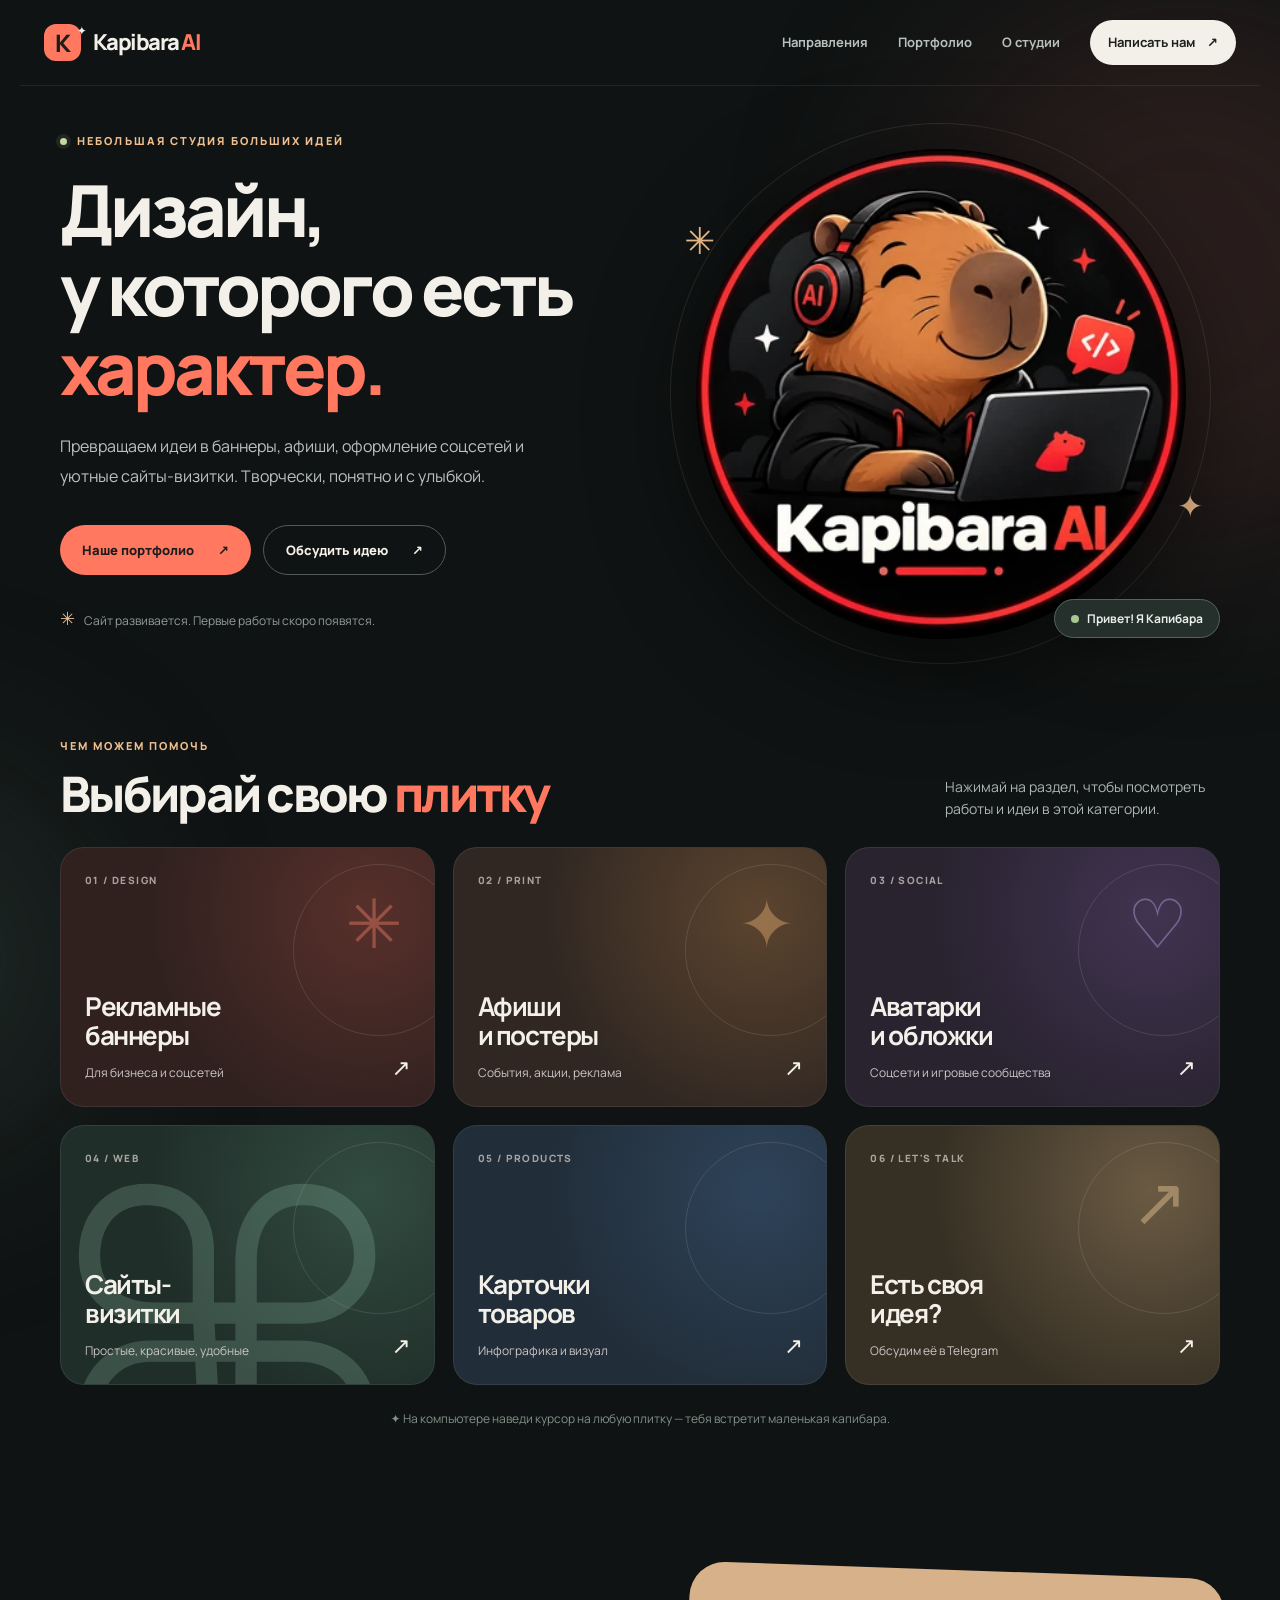
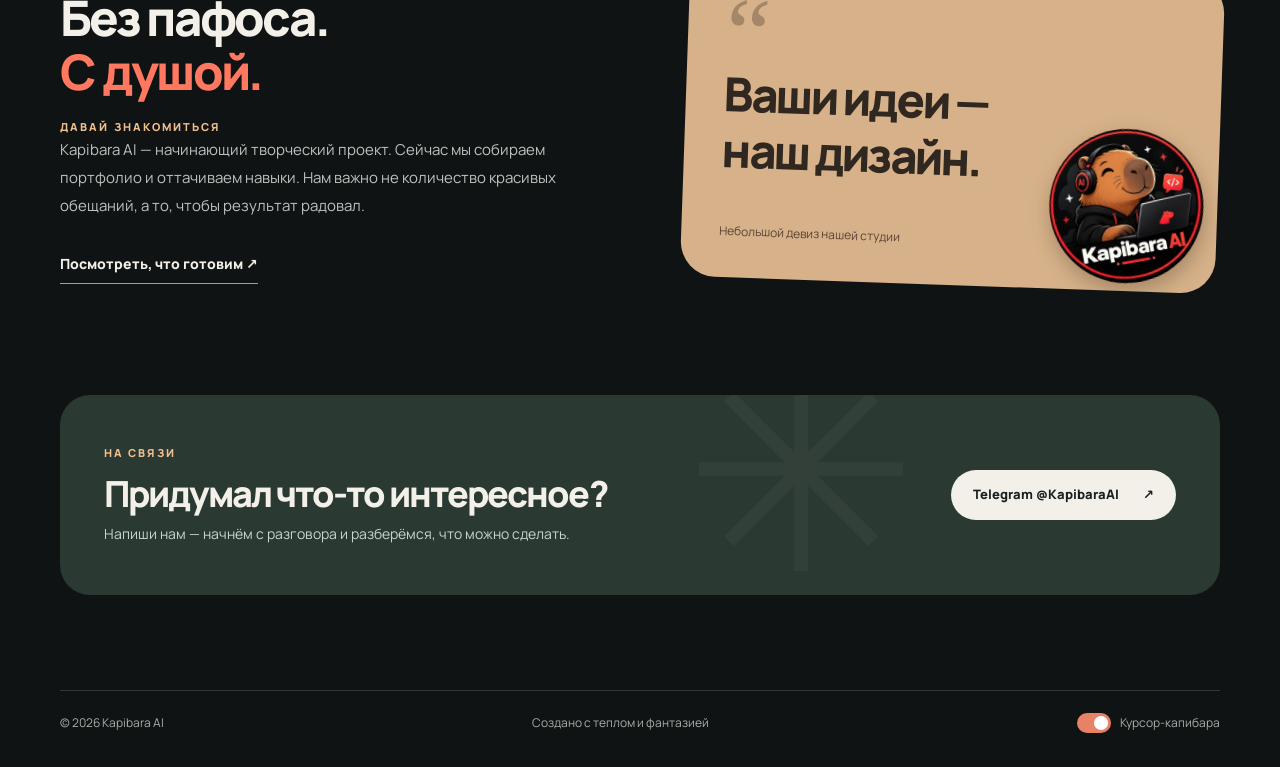
==== index.html @ 2985ea99 "Animate heart, looping route, swapping squares and contact arrow" ====
<!doctype html>
<html lang="ru">
<head>
  <meta charset="utf-8">
  <meta name="viewport" content="width=device-width, initial-scale=1">
  <meta name="theme-color" content="#111414">
  <meta name="description" content="Kapibara AI — дружелюбная творческая студия. Рекламные баннеры, афиши, визуалы и простые сайты-визитки.">
  <title>Kapibara AI — дизайн с характером</title>
  <link rel="icon" href="assets/kapibara-logo.webp" type="image/webp">
  <link rel="stylesheet" href="assets/style.css">
  <script src="assets/app.js" defer></script>
</head>
<body>
  <div class="ambient ambient-a" aria-hidden="true"></div>
  <div class="ambient ambient-b" aria-hidden="true"></div>
  <header class="site-header">
    <a href="index.html" class="brand" aria-label="Kapibara AI, главная">
      <span class="brand-mark" aria-hidden="true">K<span class="capy-star">✦</span></span>
      <span>Kapibara <b>AI</b></span>
    </a>
    <nav class="nav" aria-label="Главная навигация">
      <a href="#services">Направления</a>
      <a href="portfolio.html">Портфолио</a>
      <a href="#about">О студии</a>
      <a class="nav-contact" href="https://t.me/KapibaraAI" target="_blank" rel="noopener noreferrer">Написать нам <span aria-hidden="true">↗</span></a>
    </nav>
  </header>
  <main>
    <section class="hero container">
      <div class="hero-copy">
        <div class="eyebrow"><span class="live-dot"></span> Небольшая студия больших идей</div>
        <h1>Дизайн,<br>у которого есть <em>характер.</em></h1>
        <p>Превращаем идеи в баннеры, афиши, оформление соцсетей и уютные сайты-визитки. Творчески, понятно и с улыбкой.</p>
        <div class="actions">
          <a class="btn btn-primary" href="portfolio.html">Наше портфолио <span aria-hidden="true">↗</span></a>
          <a class="btn btn-outline" href="https://t.me/KapibaraAI" target="_blank" rel="noopener noreferrer">Обсудить идею <span aria-hidden="true">↗</span></a>
        </div>
        <div class="hero-note"><span class="capy-star" aria-hidden="true">✳</span> Сайт развивается. Первые работы скоро появятся.</div>
      </div>
      <div class="hero-art">
        <div class="hero-spark hero-spark-one capy-star" aria-hidden="true">✳</div><div class="hero-spark hero-spark-two capy-star" aria-hidden="true">✦</div>
        <div class="orbit orbit-one" aria-hidden="true"></div><div class="orbit orbit-two" aria-hidden="true"></div>
        <img class="hero-logo" src="assets/kapibara-logo.webp" alt="Фирменный логотип Kapibara AI: улыбающаяся мультяшная капибара в наушниках за ноутбуком" width="500" height="500">
        <div class="art-caption"><span class="art-caption-dot"></span> Привет! Я Капибара</div>
      </div>
    </section>

    <section class="container service-section" id="services">
      <div class="section-heading">
        <div><div class="eyebrow">Чем можем помочь</div><h2>Выбирай свою <span>плитку</span></h2></div>
        <p>Нажимай на раздел, чтобы посмотреть работы и идеи в этой категории.</p>
      </div>
      <div class="tiles">
        <a class="tile tile-coral" href="portfolio.html#banners" aria-label="Смотреть рекламные баннеры"><span class="tile-count">01 / DESIGN</span><span class="tile-icon capy-star" aria-hidden="true">✳</span><div class="tile-bottom"><h3>Рекламные<br>баннеры</h3><p>Для бизнеса и соцсетей</p></div><span class="tile-go" aria-hidden="true">↗</span><span class="peek" aria-hidden="true"><span class="peek-ear ear-left"></span><span class="peek-ear ear-right"></span><span class="peek-face"><span class="peek-eye eye-left"></span><span class="peek-eye eye-right"></span><span class="peek-muzzle"></span></span><span class="peek-sign">Баннеры!</span></span></a>
        <a class="tile tile-peach" href="portfolio.html#posters" aria-label="Смотреть афиши и постеры"><span class="tile-count">02 / PRINT</span><span class="tile-icon capy-star" aria-hidden="true">✦</span><div class="tile-bottom"><h3>Афиши<br>и постеры</h3><p>События, акции, реклама</p></div><span class="tile-go" aria-hidden="true">↗</span><span class="peek" aria-hidden="true"><span class="peek-ear ear-left"></span><span class="peek-ear ear-right"></span><span class="peek-face"><span class="peek-eye eye-left"></span><span class="peek-eye eye-right"></span><span class="peek-muzzle"></span></span><span class="peek-sign">Афиши!</span></span></a>
        <a class="tile tile-purple" href="portfolio.html#social" aria-label="Смотреть оформление соцсетей"><span class="tile-count">03 / SOCIAL</span><span class="tile-icon tile-heart" aria-hidden="true">♡</span><div class="tile-bottom"><h3>Аватарки<br>и обложки</h3><p>Соцсети и игровые сообщества</p></div><span class="tile-go" aria-hidden="true">↗</span><span class="peek" aria-hidden="true"><span class="peek-ear ear-left"></span><span class="peek-ear ear-right"></span><span class="peek-face"><span class="peek-eye eye-left"></span><span class="peek-eye eye-right"></span><span class="peek-muzzle"></span></span><span class="peek-sign">Привет!</span></span></a>
        <a class="tile tile-green" href="portfolio.html#sites" aria-label="Смотреть сайты-визитки"><span class="tile-count">04 / WEB</span><svg class="tile-icon tile-web-icon" viewBox="0 0 72 72" aria-hidden="true" focusable="false"><path id="kapibara-web-route" d="M30 31 V18 C30 10 25 6 18 6 C10 6 6 12 6 19 C6 27 12 31 20 31 H51 C59 31 64 25 64 19 C64 11 58 6 51 6 C43 6 39 12 39 20 V51 C39 59 45 64 52 64 C60 64 64 58 64 52 C64 44 58 39 50 39 H19 C11 39 6 45 6 52 C6 60 12 64 19 64 C27 64 31 58 31 50 Z" fill="none" stroke="currentColor" stroke-width="4.5" stroke-linecap="round" stroke-linejoin="round" opacity=".52"/><g class="web-route-arrow" fill="none" stroke="currentColor" stroke-width="3.8" stroke-linecap="round" stroke-linejoin="round"><path d="M-10 -6 L0 0 L-10 6 M-15 0 H0"/><animateMotion dur="7.2s" begin="-3s" repeatCount="indefinite" rotate="auto"><mpath href="#kapibara-web-route"/></animateMotion></g></svg><div class="tile-bottom"><h3>Сайты-<br>визитки</h3><p>Простые, красивые, удобные</p></div><span class="tile-go" aria-hidden="true">↗</span><span class="peek" aria-hidden="true"><span class="peek-ear ear-left"></span><span class="peek-ear ear-right"></span><span class="peek-face"><span class="peek-eye eye-left"></span><span class="peek-eye eye-right"></span><span class="peek-muzzle"></span></span><span class="peek-sign">Сайты!</span></span></a>
        <a class="tile tile-blue" href="portfolio.html#marketplace" aria-label="Смотреть оформление товаров"><span class="tile-count">05 / PRODUCTS</span><span class="tile-icon tile-squares" aria-hidden="true"><span class="outer-square"></span><span class="inner-square"></span></span><div class="tile-bottom"><h3>Карточки<br>товаров</h3><p>Инфографика и визуал</p></div><span class="tile-go" aria-hidden="true">↗</span><span class="peek" aria-hidden="true"><span class="peek-ear ear-left"></span><span class="peek-ear ear-right"></span><span class="peek-face"><span class="peek-eye eye-left"></span><span class="peek-eye eye-right"></span><span class="peek-muzzle"></span></span><span class="peek-sign">Товары!</span></span></a>
        <a class="tile tile-contact" href="https://t.me/KapibaraAI" target="_blank" rel="noopener noreferrer" aria-label="Написать Kapibara AI в Telegram"><span class="tile-count">06 / LET'S TALK</span><span class="tile-icon tile-fly" aria-hidden="true">↗</span><div class="tile-bottom"><h3>Есть своя<br>идея?</h3><p>Обсудим её в Telegram</p></div><span class="tile-go" aria-hidden="true">↗</span><span class="peek" aria-hidden="true"><span class="peek-ear ear-left"></span><span class="peek-ear ear-right"></span><span class="peek-face"><span class="peek-eye eye-left"></span><span class="peek-eye eye-right"></span><span class="peek-muzzle"></span></span><span class="peek-sign">Пиши!</span></span></a>
      </div>
      <p class="tile-help"><span class="capy-star" aria-hidden="true">✦</span> На компьютере наведи курсор на любую плитку — тебя встретит маленькая капибара.</p>
    </section>

    <section class="container why-section" id="about">
      <div class="why-copy"><h2>Без пафоса.<br><em>С душой.</em></h2><div class="eyebrow">Давай знакомиться</div><p>Kapibara AI — начинающий творческий проект. Сейчас мы собираем портфолио и оттачиваем навыки. Нам важно не количество красивых обещаний, а то, чтобы результат радовал.</p><a class="text-link" href="portfolio.html">Посмотреть, что готовим <span aria-hidden="true">↗</span></a></div>
      <div class="why-card"><div class="quote-mark">“</div><blockquote>Ваши идеи —<br>наш дизайн.</blockquote><img class="why-capibara" src="assets/kapibara-logo.webp" alt="" aria-hidden="true" width="154" height="154"><p>Небольшой девиз нашей студии</p></div>
    </section>

    <section class="container contact-section" id="contacts"><div><div class="eyebrow">На связи</div><h2>Придумал что-то интересное?</h2><p>Напиши нам — начнём с разговора и разберёмся, что можно сделать.</p></div><a class="btn btn-white" href="https://t.me/KapibaraAI" target="_blank" rel="noopener noreferrer">Telegram @KapibaraAI <span aria-hidden="true">↗</span></a></section>
  </main>
  <footer class="site-footer container"><span>© <span id="year">2026</span> Kapibara AI</span><span>Создано с теплом и фантазией</span><label class="cursor-toggle" for="cursorSwitch"><input type="checkbox" id="cursorSwitch" checked><span class="toggle-track"></span><span>Курсор-капибара</span></label></footer>
  <div id="capyCursor" class="capy-cursor" aria-hidden="true"><img src="assets/kapibara-cursor.webp" alt=""></div>
</body>
</html>
---- assets/style.css ----
@import url('https://fonts.googleapis.com/css2?family=Manrope:wght@400;500;600;700;800&display=swap');
:root{--bg:#101313;--panel:#1b2020;--stroke:#323838;--cream:#f3f0e9;--muted:#adb6b2;--coral:#ff785f;--warm:#f1bf8e;--radius:24px;color-scheme:dark}*{box-sizing:border-box}html{scroll-behavior:smooth;scroll-padding-top:90px}body{margin:0;background:var(--bg);color:var(--cream);font-family:Manrope,system-ui,-apple-system,Segoe UI,sans-serif;line-height:1.6;overflow-x:hidden}body::before{content:"";position:fixed;inset:0;pointer-events:none;background-image:radial-gradient(#f4dcb414 .65px,transparent .65px);background-size:16px 16px;opacity:.2;z-index:-3}a{color:inherit;text-decoration:none}button,input{font:inherit}img{max-width:100%}::selection{background:#ff8569;color:#101313}.container{width:min(1160px,calc(100% - 48px));margin-inline:auto}.ambient{position:absolute;pointer-events:none;z-index:-2;filter:blur(95px);border-radius:50%;opacity:.34}.ambient-a{width:550px;height:550px;top:0;right:-180px;background:#5b3430}.ambient-b{width:400px;height:400px;top:760px;left:-300px;background:#344d46}.site-header{height:86px;max-width:1240px;padding:0 24px;margin:0 auto;display:flex;align-items:center;justify-content:space-between;gap:24px;border-bottom:1px solid #ffffff13}.brand{display:flex;gap:12px;align-items:center;font-size:22px;font-weight:800;letter-spacing:-.07em;white-space:nowrap}.brand b{color:var(--coral);font-weight:800}.brand-mark{background:var(--coral);color:#1e1d19;width:37px;height:37px;border-radius:12px;display:grid;place-items:center;font-size:24px;letter-spacing:-.08em;position:relative}.brand-mark span{font-size:12px;position:absolute;top:-3px;right:-4px;color:var(--cream)}.nav{display:flex;align-items:center;gap:30px;font-size:13px;font-weight:700;color:#b8c0bd}.nav>a:not(.nav-contact):hover{color:var(--cream)}.nav-contact{color:#1d201c;background:var(--cream);border-radius:100px;padding:12px 18px;display:inline-flex;align-items:center;gap:12px;transition:background .2s}.nav-contact:hover{background:var(--warm)}.hero{min-height:620px;display:grid;grid-template-columns:1fr 1fr;align-items:center;gap:44px;padding-top:45px;padding-bottom:56px}.hero-copy{padding-bottom:22px}.eyebrow{color:var(--warm);font-size:11px;font-weight:800;text-transform:uppercase;letter-spacing:.19em}.live-dot{display:inline-block;width:7px;height:7px;margin-right:6px;border-radius:50%;background:#c4d8a4;box-shadow:0 0 0 4px #c4d8a418}h1,h2,h3,p{margin-top:0}h1,h2{letter-spacing:-.055em;line-height:1.1}h1{font-size:clamp(47px,5.6vw,75px);font-weight:800;margin:22px 0 23px}em{color:var(--coral);font-style:normal}h2{font-size:clamp(32px,4vw,49px);font-weight:800}h2 span{color:var(--coral)}.hero-copy>p{font-size:16px;line-height:1.9;max-width:505px;color:#bbc2be}.actions{display:flex;gap:12px;margin-top:33px;flex-wrap:wrap}.btn{display:inline-flex;align-items:center;justify-content:center;gap:24px;padding:14px 22px;border-radius:100px;font-size:13px;font-weight:800;min-height:50px;transition:transform .2s,background .2s,border .2s}.btn:hover{transform:translateY(-3px)}.btn-primary{background:var(--coral);color:#1b1c1b}.btn-primary:hover{background:#ff977f}.btn-outline{border:1px solid #525b56;color:#f7f2e9}.btn-outline:hover{border-color:var(--warm)}.btn-white{color:#182021;background:var(--cream)}.hero-note{font-size:12px;margin-top:29px;color:#929d97}.hero-note span{color:var(--warm);font-size:18px;margin-right:7px}.hero-art{position:relative;display:flex;justify-content:center;align-items:center;min-height:525px}.hero-logo{position:relative;z-index:2;display:block;width:min(100%,490px);height:auto;border-radius:50%;filter:drop-shadow(0 25px 50px #0009);animation:soft-float 6s ease-in-out infinite}.orbit{border:1px solid #e5c4a522;border-radius:50%;position:absolute;aspect-ratio:1}.orbit-one{width:97%;transform:rotate(-11deg)}.orbit-two{width:84%;transform:rotate(14deg);border-style:dashed;opacity:.8}.hero-spark{position:absolute;color:var(--warm);z-index:2}.hero-spark-one{top:80px;left:4%;font-size:37px}.hero-spark-two{right:3%;bottom:125px;font-size:31px}.art-caption{z-index:3;position:absolute;bottom:18px;right:0;background:#25302c;border:1px solid #54665c;border-radius:100px;padding:9px 16px;color:#e9eee9;font-weight:700;font-size:12px;box-shadow:0 14px 30px #0004}.art-caption-dot{display:inline-block;width:8px;height:8px;background:#a9c690;border-radius:50%;margin-right:6px}.service-section{padding-top:25px;padding-bottom:75px}.section-heading{display:flex;align-items:flex-end;justify-content:space-between;gap:34px;margin-bottom:27px}.section-heading h2{margin:12px 0 0}.section-heading p{font-size:14px;color:var(--muted);max-width:275px;margin:0}.tiles{display:grid;grid-template-columns:repeat(3,minmax(0,1fr));gap:18px}.tile{height:260px;border-radius:var(--radius);border:1px solid #ffffff15;position:relative;overflow:hidden;padding:24px;isolation:isolate;display:flex;flex-direction:column;justify-content:space-between;transition:border-color .2s,transform .25s,box-shadow .25s;background:var(--panel)}.tile:before{content:"";position:absolute;inset:0;z-index:-1;background:radial-gradient(circle at 82% 25%,var(--glow),transparent 60%)}.tile:after{content:"";position:absolute;width:170px;height:170px;border:1px solid #ffffff1d;border-radius:50%;right:-31px;top:16px;z-index:-1}.tile:hover,.tile:focus-visible{transform:translateY(-5px);border-color:#b7a29485;box-shadow:0 16px 32px #0005;outline:none}.tile-count{color:#dcd3cfb6;font-weight:800;font-size:10px;letter-spacing:.14em}.tile-icon{position:absolute;font-size:68px;line-height:1;right:31px;top:40px;opacity:.4;color:var(--glow-bright)}.tile-bottom{position:relative;z-index:2}.tile h3{font-size:26px;letter-spacing:-.055em;line-height:1.15;margin:0 0 12px}.tile p{font-size:12px;color:#cbc6c6;margin:0}.tile-go{position:absolute;right:23px;bottom:21px;font-size:23px;color:var(--cream)}.tile-coral{--glow:#cf5c4e40;--glow-bright:#fa846b;background:#30211f}.tile-peach{--glow:#c68b4d4a;--glow-bright:#efb879;background:#302722}.tile-purple{--glow:#7c5fa348;--glow-bright:#d0a9f2;background:#292330}.tile-green{--glow:#588c7452;--glow-bright:#a6dbc0;background:#202e29}.tile-blue{--glow:#476c9a58;--glow-bright:#98bde8;background:#212d38}.tile-contact{--glow:#d5b08354;--glow-bright:#f9d5a0;background:#363024}.tile-help{text-align:center;font-size:12px;color:#829088;margin-top:24px}.peek{position:absolute;top:61px;right:37px;width:100px;height:108px;z-index:2;transform:translateY(160px) rotate(-8deg);opacity:0;transition:transform .38s cubic-bezier(.2,1.25,.3,1),opacity .2s;pointer-events:none}.tile:hover .peek,.tile:focus-visible .peek{transform:translateY(0) rotate(-8deg);opacity:1}.peek-face{position:absolute;z-index:2;display:block;width:82px;height:77px;left:5px;top:19px;background:#c48c60;border:3px solid #704e39;border-radius:51% 49% 44% 46%;box-shadow:inset -12px -7px #ab7552}.peek-ear{position:absolute;top:12px;width:24px;height:29px;border:3px solid #704e39;border-radius:50%;background:#b98257}.ear-left{left:8px}.ear-right{right:18px}.peek-eye{position:absolute;width:5px;height:9px;background:#241b17;border-radius:50%;top:26px}.eye-left{left:22px}.eye-right{right:20px}.peek-muzzle{position:absolute;left:20px;top:36px;width:42px;height:27px;border-radius:48%;background:#967057}.peek-muzzle:after{content:"ᴗ";position:absolute;top:-4px;left:16px;color:#432d22;font-weight:800}.peek-sign{position:absolute;z-index:3;top:0;right:-15px;padding:5px 8px;border-radius:6px;background:#fff0d8;color:#513320;font-weight:800;font-size:10px;transform:rotate(8deg);box-shadow:0 4px 0 #4f392c}.why-section{padding:54px 0 110px;display:grid;grid-template-columns:1fr 1fr;align-items:center;gap:90px}.why-copy h2{margin:20px 0}.why-copy p{font-size:15px;line-height:1.85;color:#bbc3be;max-width:500px}.text-link{display:inline-block;border-bottom:1px solid var(--coral);padding-bottom:7px;color:var(--cream);margin-top:19px;font-size:14px;font-weight:800}.why-card{min-height:315px;background:#d6b189;color:#302820;border-radius:35px;padding:38px;position:relative;overflow:hidden;transform:rotate(2deg)}.why-card blockquote{margin:0;font-size:clamp(30px,4vw,47px);font-weight:800;letter-spacing:-.06em;line-height:1.2}.why-card p{position:absolute;bottom:25px;color:#594333;font-size:12px}.quote-mark{font-family:Georgia,serif;font-size:100px;line-height:.65;opacity:.3}.why-capibara{position:absolute;right:14px;bottom:8px;width:154px;height:154px;object-fit:contain;border-radius:50%;transform:rotate(-12deg);filter:drop-shadow(0 8px 10px #44312155)}.contact-section{margin-bottom:95px;border-radius:30px;padding:38px 44px;min-height:200px;background:#2a3932;display:flex;justify-content:space-between;align-items:center;gap:30px;position:relative;overflow:hidden}.contact-section:after{content:"✳";font-size:280px;opacity:.04;position:absolute;right:26%;top:-155px;pointer-events:none}.contact-section h2{font-size:36px;margin:12px 0 9px}.contact-section p{margin:0;color:#c7d6cf;font-size:14px}.contact-section .btn{white-space:nowrap;position:relative;z-index:1}.site-footer{padding:22px 0 34px;display:flex;align-items:center;gap:22px;justify-content:space-between;font-size:12px;color:#a5afa9;border-top:1px solid var(--stroke)}.cursor-toggle{display:flex;align-items:center;gap:9px;cursor:pointer;font-size:12px;user-select:none}.cursor-toggle input{position:absolute;opacity:0;width:1px;height:1px}.toggle-track{width:34px;height:20px;border-radius:100px;background:#56605b;position:relative}.toggle-track:after{content:"";width:14px;height:14px;position:absolute;top:3px;left:3px;background:white;border-radius:50%;transition:transform .15s}.cursor-toggle input:checked+.toggle-track{background:#e88267}.cursor-toggle input:checked+.toggle-track:after{transform:translateX(14px)}.cursor-toggle input:focus-visible+.toggle-track{outline:3px solid white;outline-offset:2px}.capy-cursor{position:fixed;left:0;top:0;width:43px;height:42px;pointer-events:none;z-index:10000;display:none;transform:translate3d(-100px,-100px,0);filter:drop-shadow(0 3px 3px #0008)}.capy-cursor img{width:100%;height:100%;object-fit:contain}.capy-cursor.is-link{filter:drop-shadow(0 3px 6px #ff7e5d88)}html.capy-enabled,html.capy-enabled *{cursor:none!important}.portfolio-page{padding-top:68px;padding-bottom:65px}.portfolio-page h1{font-size:clamp(45px,6vw,74px);max-width:920px;margin-bottom:20px}.back-link{color:var(--cream)}.back-link:hover{color:var(--warm)}.portfolio-intro{font-size:16px;color:var(--muted);max-width:650px;line-height:1.8}.portfolio-tabs{display:flex;gap:10px;flex-wrap:wrap;margin:39px 0 50px}.portfolio-tabs a{padding:10px 15px;border:1px solid #56605b;border-radius:50px;color:#e9ece8;font-size:12px;font-weight:700}.portfolio-tabs a:hover{background:#293833}.portfolio-groups{display:grid;gap:22px}.portfolio-group{scroll-margin-top:18px;display:grid;grid-template-columns:1fr 1fr;gap:35px;align-items:center;background:#1b2220;border:1px solid #324039;border-radius:25px;padding:35px}.portfolio-group:nth-child(even){background:#282422;border-color:#42372f}.portfolio-group h2{font-size:30px;margin:15px 0}.portfolio-group p{max-width:400px;color:var(--muted);font-size:14px}.empty-work{border:2px dashed #59645e;border-radius:20px;min-height:200px;text-align:center;display:flex;align-items:center;justify-content:center;flex-direction:column;padding:25px;color:#f3e3cd}.empty-work>span{font-size:42px;color:var(--warm)}.empty-work strong{font-size:14px;margin:8px}.empty-work small{font-size:12px;color:#aeb8af}.portfolio-contact{margin-top:80px;margin-bottom:10px}
@keyframes soft-float{0%,100%{transform:translateY(0)}50%{transform:translateY(-10px)}}
@media(max-width:980px){.nav{gap:14px}.hero{gap:10px;min-height:520px}.hero-logo{width:min(100%,430px)}.tiles{grid-template-columns:repeat(2,minmax(0,1fr))}.why-section{gap:40px}.art-caption{right:-5px}}@media(max-width:720px){.site-header{height:auto;padding:16px 20px;align-items:flex-start}.nav{flex-wrap:wrap;justify-content:flex-end;font-size:12px;gap:8px 15px}.nav-contact{padding:8px 10px}.hero{display:flex;flex-direction:column-reverse;gap:0;padding-top:15px;padding-bottom:70px;text-align:center}.hero-art{min-height:350px;width:100%}.hero-logo{width:min(75vw,315px)}.hero-copy{padding-bottom:0}.hero-copy h1{margin-top:18px}.hero-copy>p{margin:0 auto}.actions{justify-content:center}.hero-note{margin-top:20px}.hero-spark-one{left:14%;top:40px}.hero-spark-two{right:10%;bottom:45px}.art-caption{bottom:0;right:10%}.section-heading{display:block}.section-heading p{margin-top:18px}.tile{height:240px}.why-section{grid-template-columns:1fr;gap:35px;padding-top:0;padding-bottom:80px}.why-card{min-height:290px}.contact-section{padding:27px;display:block}.contact-section .btn{margin-top:23px}.site-footer{flex-wrap:wrap}.portfolio-group{grid-template-columns:1fr}.portfolio-group p{margin-bottom:0}}@media(max-width:480px){.container{width:calc(100% - 32px)}.site-header{gap:10px;padding:15px 16px;align-items:center}.brand{font-size:18px}.brand-mark{width:31px;height:31px;font-size:20px}.nav>a:not(.nav-contact){display:none}.nav-contact{font-size:11px}.hero-art{min-height:315px}.hero-logo{width:min(78vw,288px)}.art-caption{font-size:10px}.hero-copy h1{font-size:43px}.hero-copy>p{font-size:14px}.actions{gap:9px}.btn{font-size:12px;padding:12px 17px;gap:10px}.tiles{gap:11px}.tile{height:205px;padding:17px;border-radius:18px}.tile-count{font-size:8px}.tile-icon{font-size:45px;right:10px;top:35px}.tile h3{font-size:18px}.tile p{font-size:10px;padding-right:12px}.tile-go{right:12px;bottom:14px}.peek{right:15px;transform:translateY(160px) rotate(-8deg) scale(.7);transform-origin:bottom right}.tile:hover .peek,.tile:focus-visible .peek{transform:translateY(0) rotate(-8deg) scale(.7)}.why-card{min-height:230px;padding:28px}.why-capibara{width:98px;height:98px;right:12px;bottom:3px}.contact-section h2{font-size:28px}.portfolio-page{padding-top:36px}.portfolio-page h1{font-size:43px}.portfolio-group{padding:22px}.portfolio-group h2{font-size:25px}.empty-work{min-height:160px}}@media(hover:none){.tile:hover{transform:none}.tile .peek{display:none}.tile-help{display:none}.cursor-toggle{display:none}}@media(prefers-reduced-motion:reduce){html{scroll-behavior:auto}*,*:before,*:after{animation-duration:.01ms!important;transition-duration:.01ms!important}}
/* Independent gentle rotation and breathing for decorative stars. */
.capy-star{display:inline-block;transform-origin:center center;animation:capy-star-breathe var(--star-duration,4.8s) ease-in-out var(--star-delay,-1.2s) infinite}
@keyframes capy-star-breathe{0%{transform:rotate(-12deg) scale(.94)}50%{transform:rotate(168deg) scale(1.10)}100%{transform:rotate(348deg) scale(.94)}}
/* Large, subtle decorative star in the contact banner also moves out of phase. */
.contact-section:after{animation:capy-star-breathe 8.1s ease-in-out -4.4s infinite;transform-origin:center}
@media(prefers-reduced-motion:reduce){.capy-star,.contact-section:after{animation:none!important}}
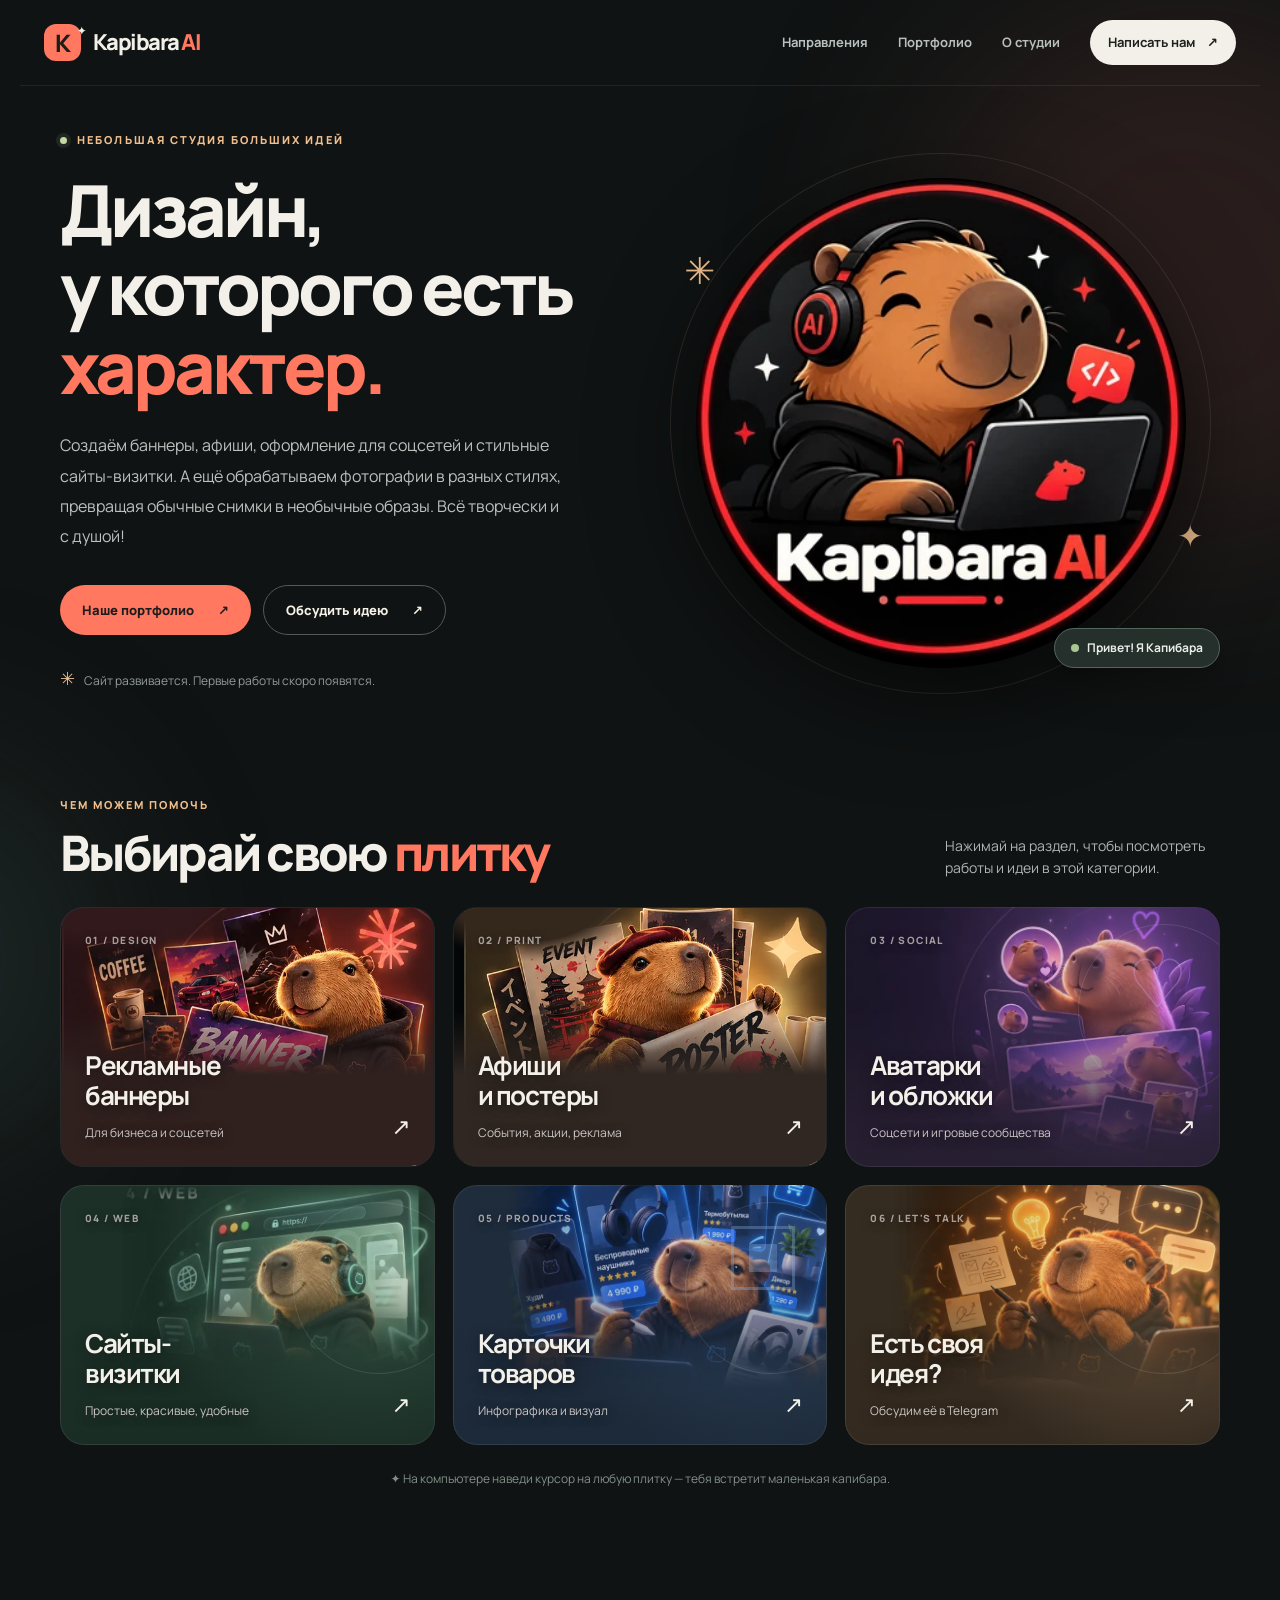
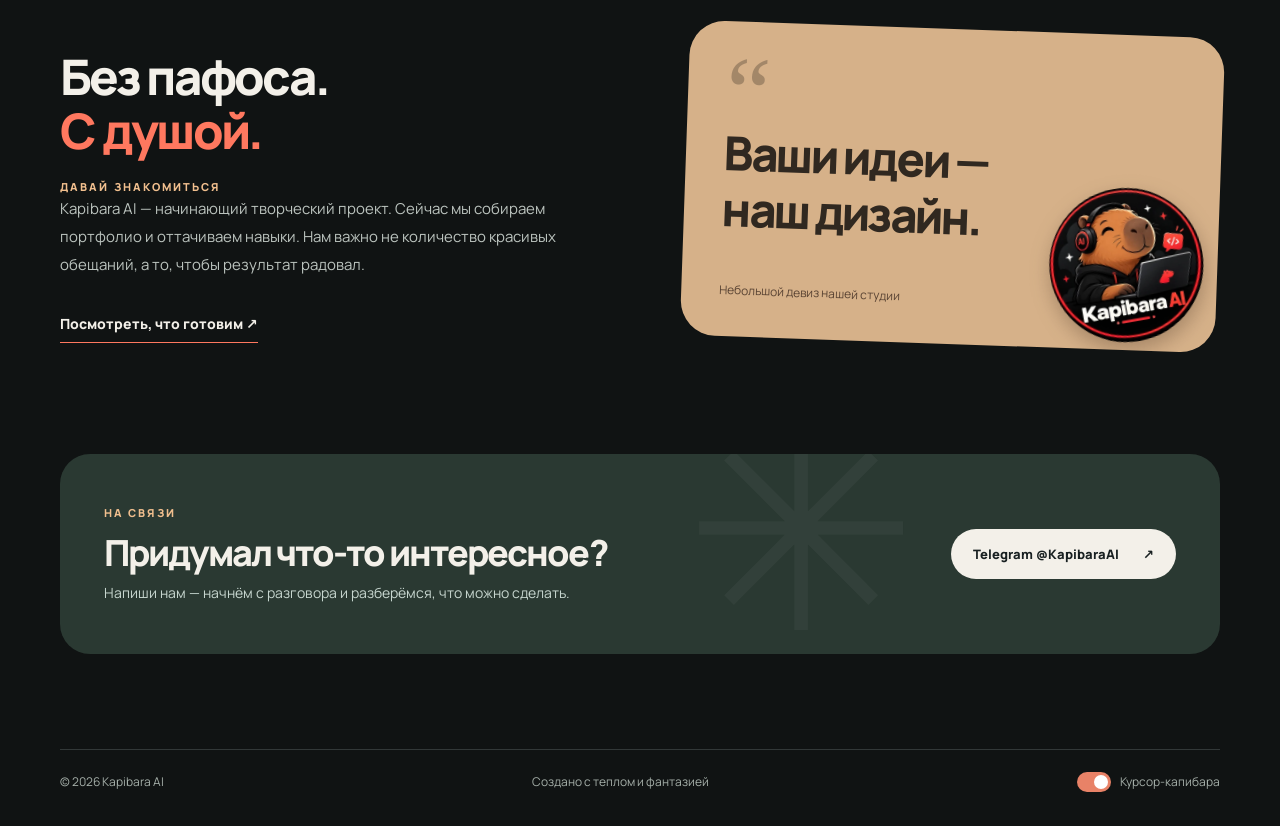
==== commit 337bbee4: "Update hero description to include creative photo editing" ====
--- a/index.html
+++ b/index.html
@@ -30,7 +30,7 @@
       <div class="hero-copy">
         <div class="eyebrow"><span class="live-dot"></span> Небольшая студия больших идей</div>
         <h1>Дизайн,<br>у которого есть <em>характер.</em></h1>
-        <p>Превращаем идеи в баннеры, афиши, оформление соцсетей и уютные сайты-визитки. Творчески, понятно и с улыбкой.</p>
+        <p>Создаём баннеры, афиши, оформление для соцсетей и стильные сайты-визитки. А ещё обрабатываем фотографии в разных стилях, превращая обычные снимки в необычные образы. Всё творчески и с душой!</p>
         <div class="actions">
           <a class="btn btn-primary" href="portfolio.html">Наше портфолио <span aria-hidden="true">↗</span></a>
           <a class="btn btn-outline" href="https://t.me/KapibaraAI" target="_blank" rel="noopener noreferrer">Обсудить идею <span aria-hidden="true">↗</span></a>
--- a/assets/style.css
+++ b/assets/style.css
@@ -8,3 +8,151 @@
 /* Large, subtle decorative star in the contact banner also moves out of phase. */
 .contact-section:after{animation:capy-star-breathe 8.1s ease-in-out -4.4s infinite;transform-origin:center}
 @media(prefers-reduced-motion:reduce){.capy-star,.contact-section:after{animation:none!important}}
+
+/* Kapibara AI: individual, subtle motion for the four remaining service tiles. */
+.tile-heart{transform-origin:50% 55%;animation:kapibara-heart-pulse 3.7s ease-in-out -1.1s infinite}
+@keyframes kapibara-heart-pulse{
+  0%,100%{transform:scale(.91);opacity:.37}
+  44%{transform:scale(1.13);opacity:.7}
+  55%{transform:scale(1.04);opacity:.58}
+  68%{transform:scale(1.1);opacity:.66}
+}
+.tile-web-icon{width:76px;height:76px;opacity:.68;overflow:visible;pointer-events:none}
+.tile-web-icon .web-route-arrow{opacity:1;filter:drop-shadow(0 0 3px var(--glow-bright))}
+.tile-squares{width:64px;height:64px;opacity:.65;pointer-events:none}
+.tile-squares .outer-square,.tile-squares .inner-square{position:absolute;display:block;box-sizing:border-box;border:3.5px solid currentColor;border-radius:1px}
+.tile-squares .outer-square{inset:0;animation:kapibara-outer-square 5.8s ease-in-out -2.3s infinite}
+.tile-squares .inner-square{inset:18px;background:currentColor;animation:kapibara-inner-square 5.8s ease-in-out -2.3s infinite}
+@keyframes kapibara-outer-square{
+  0%,28%,100%{background:transparent;transform:scale(1)}
+  49%,77%{background:currentColor;transform:scale(1.025)}
+}
+@keyframes kapibara-inner-square{
+  0%,28%,100%{background:currentColor;transform:scale(1)}
+  49%,77%{background:#212d38;transform:scale(.91)}
+}
+.tile-fly{animation:kapibara-launch 4.8s cubic-bezier(.3,.02,.35,1) -1.7s infinite;transform-origin:center}
+@keyframes kapibara-launch{
+  0%,28%,100%{transform:translate(0,0) scale(1);opacity:.42}
+  41%{transform:translate(-3px,3px) scale(.79);opacity:.65}
+  59%,65%{transform:translate(29px,-29px) scale(.95);opacity:0}
+  66%{transform:translate(-10px,10px) scale(.8);opacity:0}
+  84%{transform:translate(0,0) scale(1);opacity:.42}
+}
+@media(max-width:480px){
+  .tile-web-icon{width:51px;height:51px}
+  .tile-squares{width:45px;height:45px}
+  .tile-squares .outer-square,.tile-squares .inner-square{border-width:2.5px}
+  .tile-squares .inner-square{inset:13px}
+}
+@media(prefers-reduced-motion:reduce){
+  .tile-heart,.tile-squares .outer-square,.tile-squares .inner-square,.tile-fly{animation:none!important;transform:none!important}
+  .tile-web-icon .web-route-arrow{visibility:hidden}
+}
+
+/* Kapibara AI illustrated service tiles: approved mascot artwork */
+.tile.tile-coral,
+.tile.tile-peach,
+.tile.tile-purple,
+.tile.tile-green,
+.tile.tile-blue,
+.tile.tile-contact{
+  background-repeat:no-repeat;
+  background-size:cover;
+  background-position:center center;
+  /* retain original rounded tile layout, animations, hover behavior and links */
+}
+.tile.tile-coral{background-image:url("tile-1-clean.svg")}
+.tile.tile-peach{background-image:url("tile-2-clean.svg")}
+.tile.tile-purple{background-image:linear-gradient(0deg,rgba(38,30,47,.49),transparent 57%),url("tile-3.webp")}
+.tile.tile-green{background-image:linear-gradient(0deg,rgba(24,42,34,.49),transparent 57%),url("tile-4.webp")}
+.tile.tile-blue{background-image:linear-gradient(0deg,rgba(26,39,54,.49),transparent 57%),url("tile-5.webp")}
+.tile.tile-contact{background-image:linear-gradient(0deg,rgba(50,38,28,.49),transparent 57%),url("tile-6.webp")}
+/* Animated mini-icons remain present, but no longer obscure the mascot illustrations. */
+.tile.tile-coral .tile-icon,.tile.tile-peach .tile-icon,.tile.tile-purple .tile-icon,
+.tile.tile-green .tile-icon,.tile.tile-blue .tile-icon,.tile.tile-contact .tile-icon{opacity:.3}
+.tile .tile-bottom{text-shadow:0 2px 13px rgba(0,0,0,.48)}
+.tile .tile-count{text-shadow:0 2px 8px rgba(0,0,0,.5)}
+
+/* DESIGN and PRINT now use fresh artwork with baked-in UI faded out.
+   HTML provides all captions and arrows, so no separate masks are required. */
+.tile.tile-coral,.tile.tile-peach{background-size:cover;background-position:center center;background-clip:padding-box}
+.tile.tile-coral::before,.tile.tile-peach::before,
+.tile.tile-coral::after,.tile.tile-peach::after{opacity:0}
+.tile.tile-coral .tile-count,.tile.tile-coral .tile-bottom,.tile.tile-coral .tile-go,
+.tile.tile-peach .tile-count,.tile.tile-peach .tile-bottom,.tile.tile-peach .tile-go{opacity:1}
+/* DESIGN/PRINT: keep both animated symbols visibly separate from the
+   decorative stars baked into the approved illustrations. */
+.tile.tile-coral > .tile-icon.capy-star,
+.tile.tile-peach > .tile-icon.capy-star{
+  display:grid;
+  place-items:center;
+  position:absolute;
+  top:16px;
+  right:16px;
+  width:54px;
+  height:54px;
+  z-index:5;
+  opacity:1;
+  font-size:48px;
+  line-height:1;
+  pointer-events:none;
+  transform-origin:50% 50%;
+  text-shadow:0 0 15px currentColor;
+}
+.tile.tile-coral > .tile-icon.capy-star{
+  color:#ff8a72;
+  animation:kapibara-snowflake-visible 5.8s linear infinite;
+}
+.tile.tile-peach > .tile-icon.capy-star{
+  color:#ffdb9e;
+  animation:kapibara-star-visible 4.7s ease-in-out infinite;
+}
+@keyframes kapibara-snowflake-visible{
+  0%{transform:rotate(0deg) scale(.94)}
+  50%{transform:rotate(180deg) scale(1.1)}
+  100%{transform:rotate(360deg) scale(.94)}
+}
+@keyframes kapibara-star-visible{
+  0%,100%{transform:rotate(-15deg) scale(.83);opacity:.85}
+  50%{transform:rotate(165deg) scale(1.16);opacity:1}
+}
+@media(max-width:480px){
+  .tile.tile-coral > .tile-icon.capy-star,
+  .tile.tile-peach > .tile-icon.capy-star{
+    top:11px;
+    right:10px;
+    width:42px;
+    height:42px;
+    font-size:39px;
+  }
+}
+@media(prefers-reduced-motion:reduce){
+  .tile.tile-coral > .tile-icon.capy-star,
+  .tile.tile-peach > .tile-icon.capy-star{
+    animation:none;
+    transform:none;
+    opacity:1;
+  }
+}
+
+/* Only 4, 5 and 6 require their existing small-label mask on mobile.
+   Fresh images for 1 and 2 need none, because labels were removed in the assets. */
+@media(max-width:720px){
+  .tile.tile-green{--tile-label-mask:#1c332a}
+  .tile.tile-blue{--tile-label-mask:#202e3f}
+  .tile.tile-contact{--tile-label-mask:#352b21}
+  .tile.tile-green::after,.tile.tile-blue::after,.tile.tile-contact::after{
+    content:"";
+    opacity:1;
+    inset:0 auto auto 0;
+    width:100%;
+    height:58px;
+    border:0;
+    border-radius:0;
+    background:linear-gradient(to right,var(--tile-label-mask) 0%,var(--tile-label-mask) 67%,transparent 100%);
+    -webkit-mask-image:linear-gradient(to bottom,#000 0%,#000 63%,transparent 100%);
+    mask-image:linear-gradient(to bottom,#000 0%,#000 63%,transparent 100%);
+    pointer-events:none;
+  }
+}
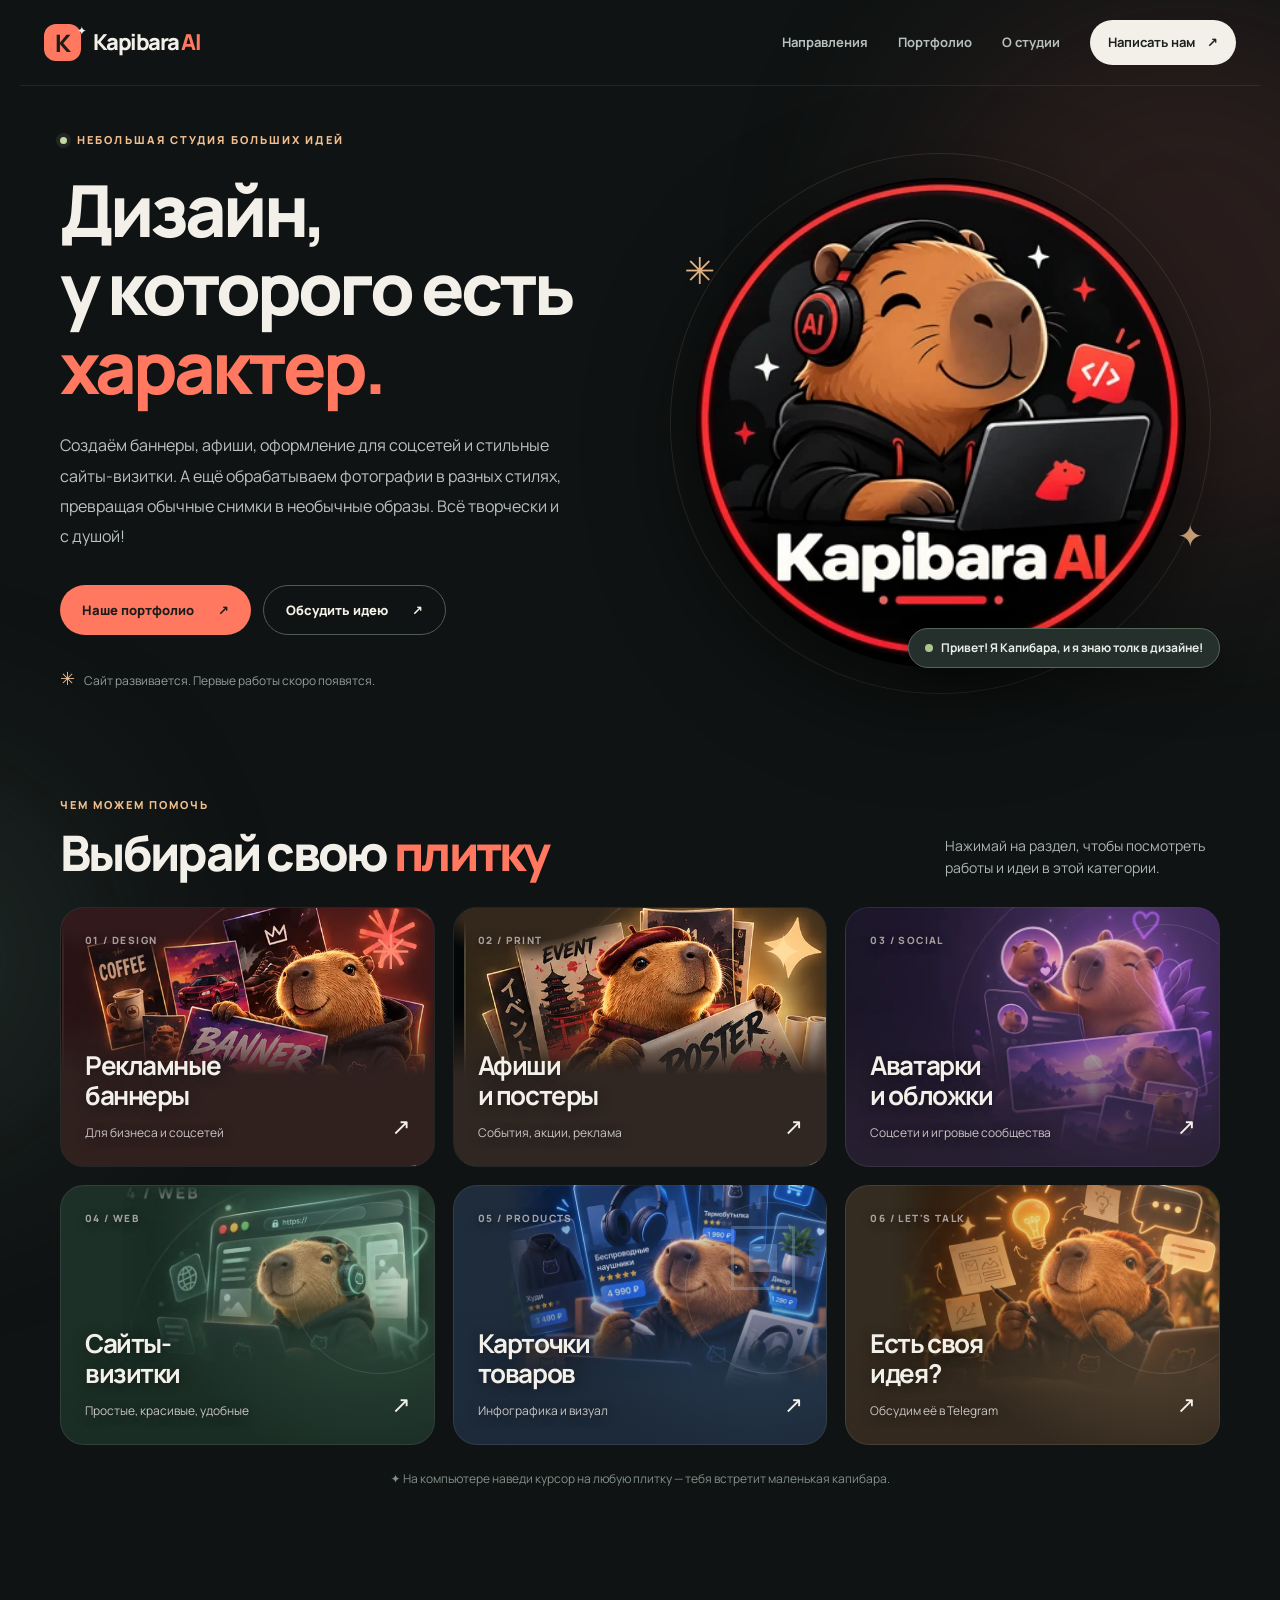
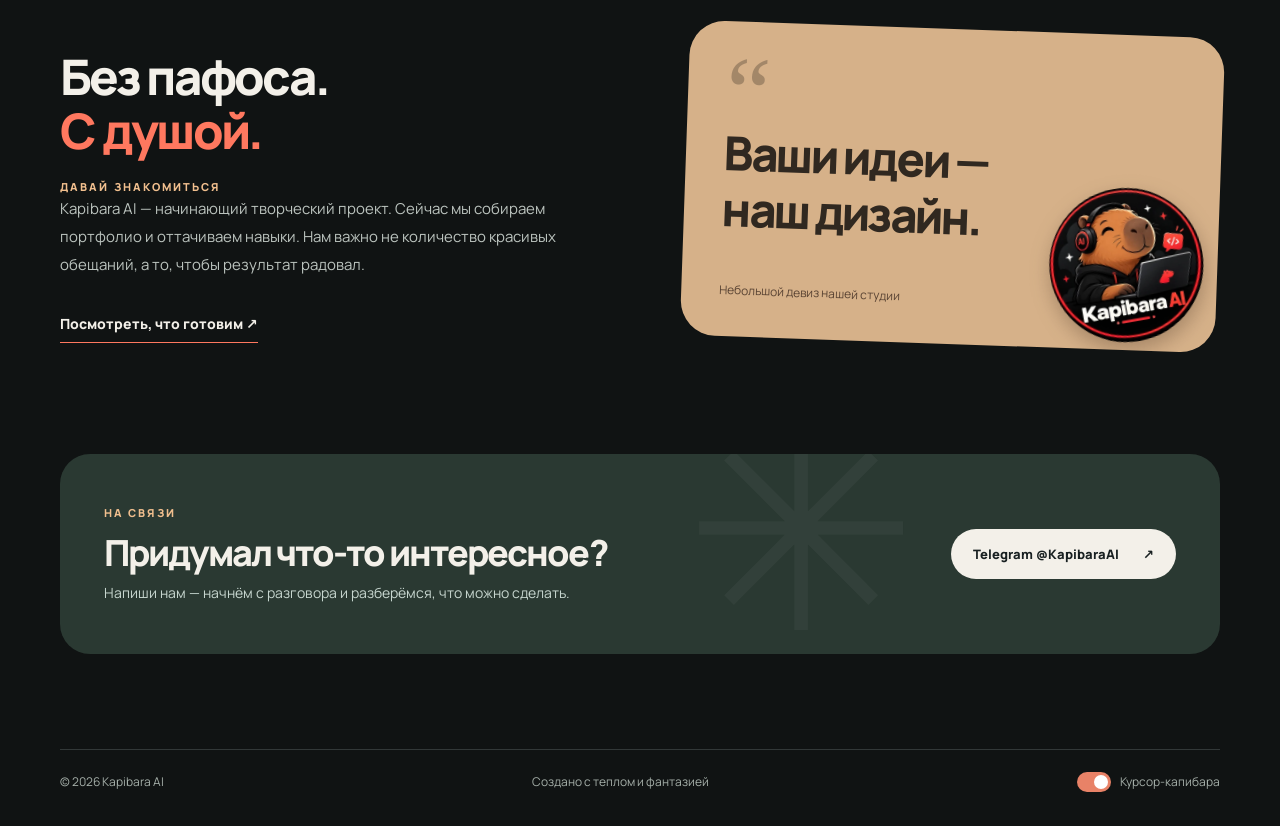
==== commit 5e7ef17e: "Update Kapibara greeting with full new text" ====
--- a/index.html
+++ b/index.html
@@ -41,7 +41,7 @@
         <div class="hero-spark hero-spark-one capy-star" aria-hidden="true">✳</div><div class="hero-spark hero-spark-two capy-star" aria-hidden="true">✦</div>
         <div class="orbit orbit-one" aria-hidden="true"></div><div class="orbit orbit-two" aria-hidden="true"></div>
         <img class="hero-logo" src="assets/kapibara-logo.webp" alt="Фирменный логотип Kapibara AI: улыбающаяся мультяшная капибара в наушниках за ноутбуком" width="500" height="500">
-        <div class="art-caption"><span class="art-caption-dot"></span> Привет! Я Капибара</div>
+        <div class="art-caption"><span class="art-caption-dot"></span> Привет! Я Капибара, и я знаю толк в дизайне!</div>
       </div>
     </section>
 
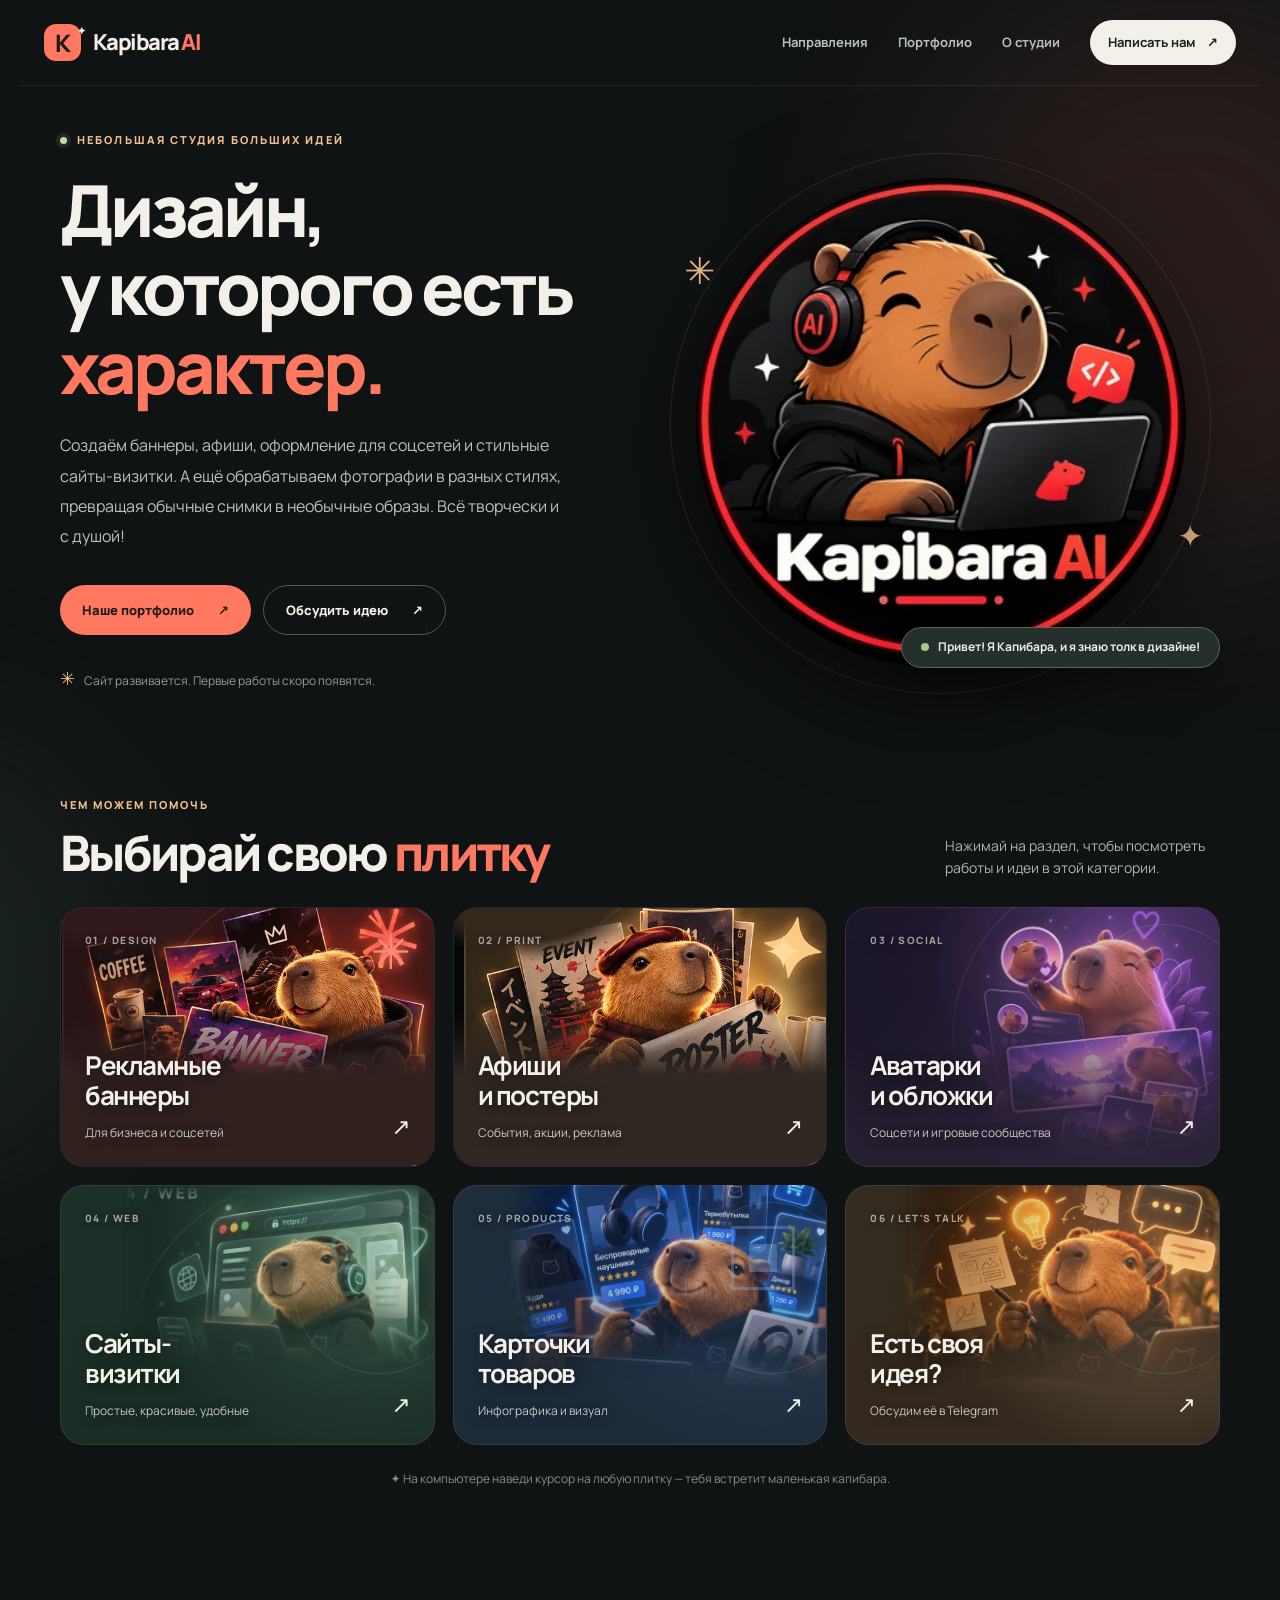
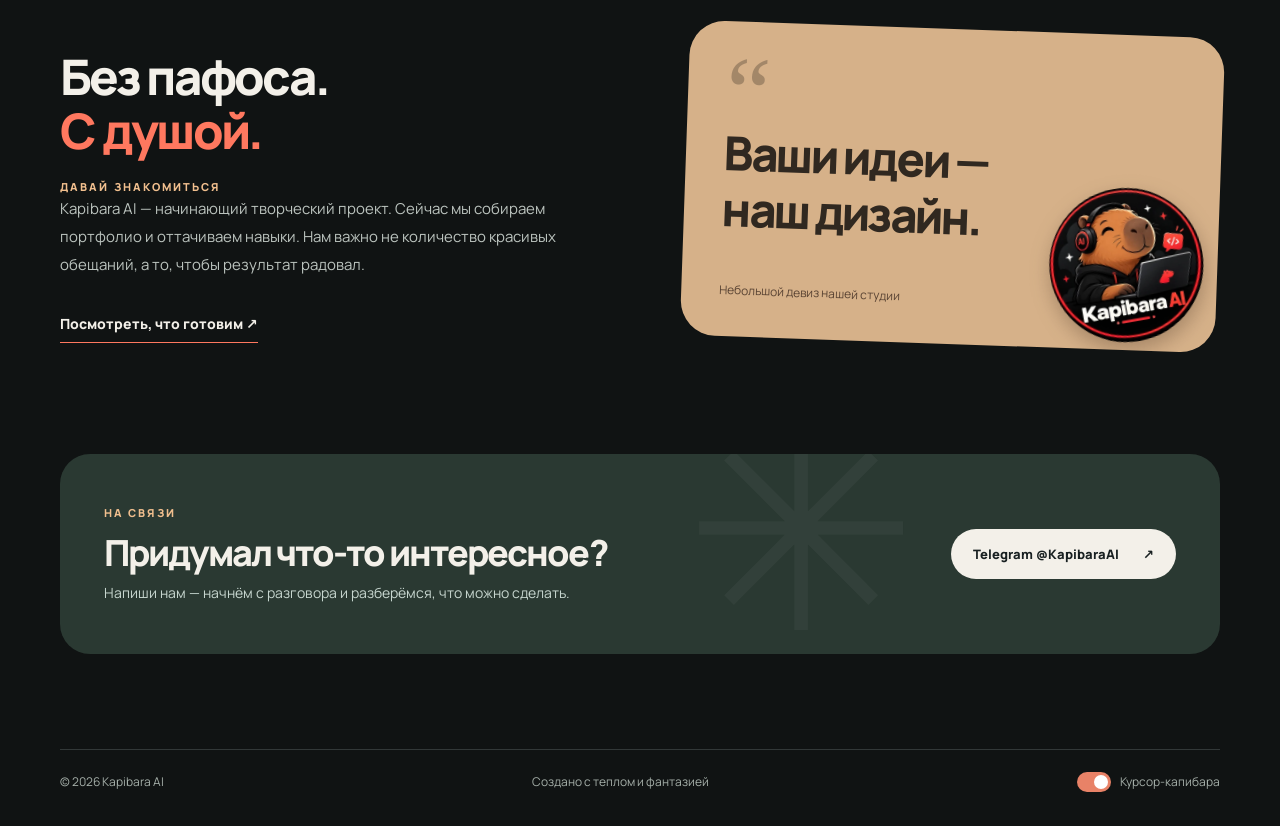
==== commit f78a4335: "Refresh stylesheet cache for mobile tagline spacing" ====
--- a/index.html
+++ b/index.html
@@ -7,7 +7,7 @@
   <meta name="description" content="Kapibara AI — дружелюбная творческая студия. Рекламные баннеры, афиши, визуалы и простые сайты-визитки.">
   <title>Kapibara AI — дизайн с характером</title>
   <link rel="icon" href="assets/kapibara-logo.webp" type="image/webp">
-  <link rel="stylesheet" href="assets/style.css">
+  <link rel="stylesheet" href="assets/style.css?v=20261021-tagline">
   <script src="assets/app.js" defer></script>
 </head>
 <body>
--- a/assets/style.css
+++ b/assets/style.css
@@ -156,3 +156,32 @@
     pointer-events:none;
   }
 }
+
+/* Kapibara AI: responsive expanded greeting pill. */
+.art-caption{
+  display:flex;
+  align-items:center;
+  justify-content:center;
+  gap:9px;
+  width:max-content;
+  max-width:calc(100% - 16px);
+  padding:11px 19px;
+  text-align:center;
+  line-height:1.4;
+  white-space:normal;
+}
+.art-caption-dot{flex:0 0 8px;margin-right:0}
+@media(max-width:720px){
+  .art-caption{
+    left:50%;
+    right:auto;
+    transform:translateX(-50%);
+    max-width:calc(100% - 12px);
+  }
+  /* Place only the studio tagline halfway between the greeting pill and title. */
+  .hero-copy{padding-top:22px}
+  .hero-copy > .eyebrow{position:relative;top:21px}
+}
+@media(max-width:480px){
+  .art-caption{font-size:11px;padding:10px 15px}
+}
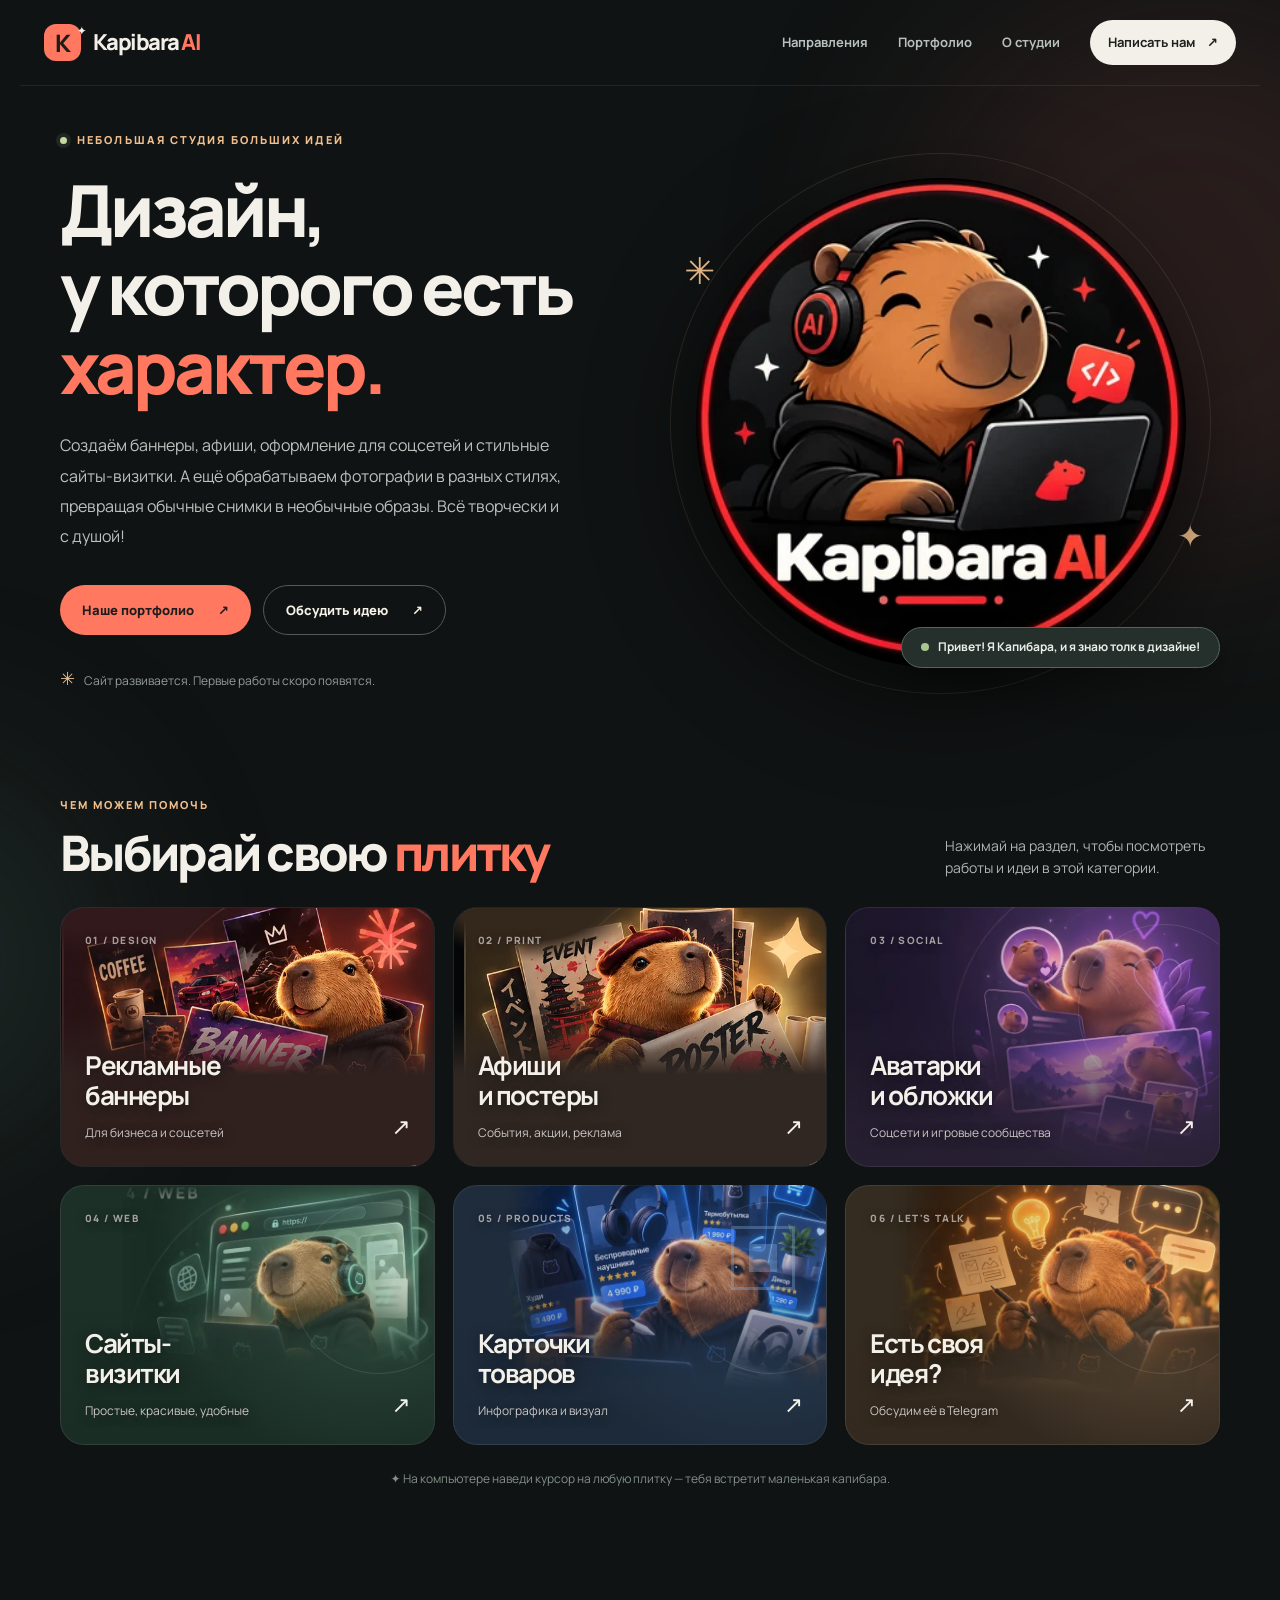
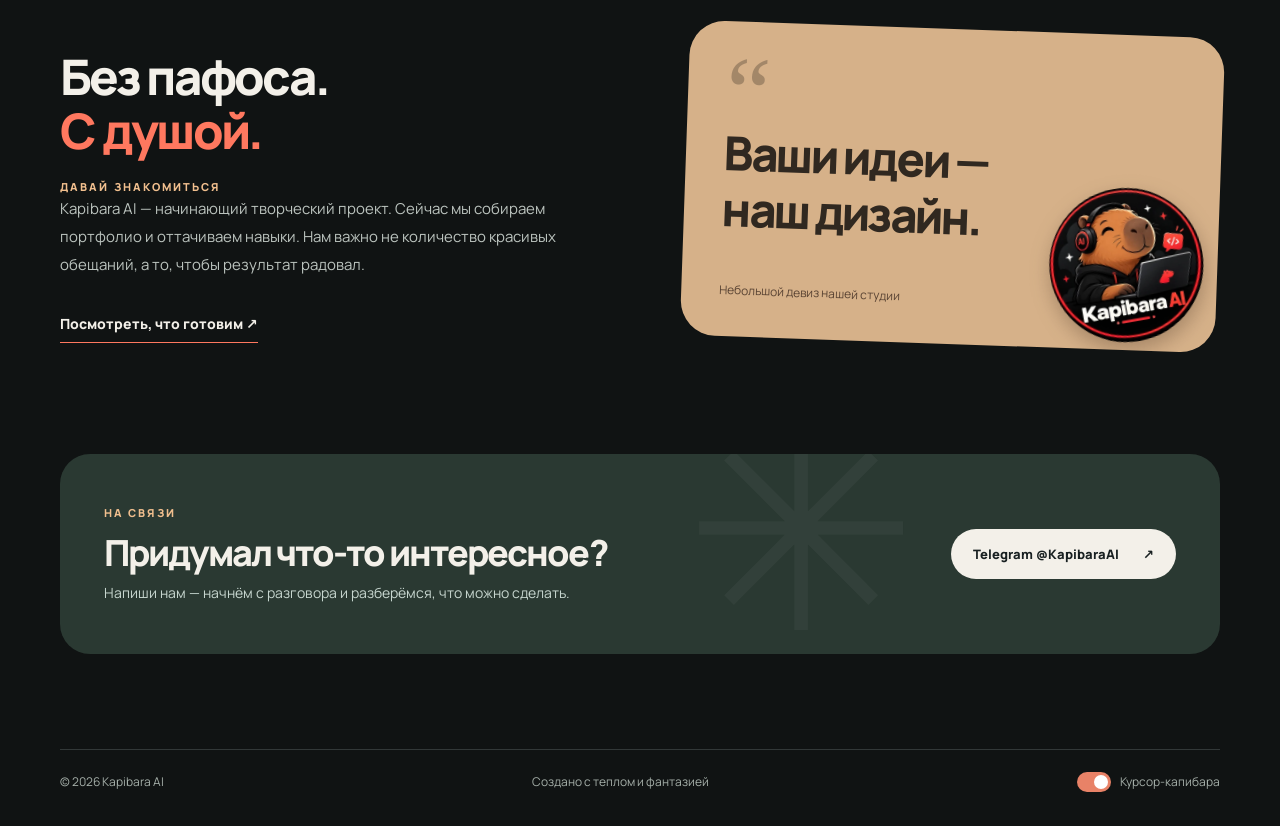
==== commit d7126e3a: "Refresh mobile tagline CSS cache" ====
--- a/index.html
+++ b/index.html
@@ -7,7 +7,7 @@
   <meta name="description" content="Kapibara AI — дружелюбная творческая студия. Рекламные баннеры, афиши, визуалы и простые сайты-визитки.">
   <title>Kapibara AI — дизайн с характером</title>
   <link rel="icon" href="assets/kapibara-logo.webp" type="image/webp">
-  <link rel="stylesheet" href="assets/style.css?v=20261021-tagline">
+  <link rel="stylesheet" href="assets/style.css?v=20261021-tagline2">
   <script src="assets/app.js" defer></script>
 </head>
 <body>
--- a/assets/style.css
+++ b/assets/style.css
@@ -180,7 +180,7 @@
   }
   /* Place only the studio tagline halfway between the greeting pill and title. */
   .hero-copy{padding-top:22px}
-  .hero-copy > .eyebrow{position:relative;top:21px}
+  .hero-copy > .eyebrow{position:relative;top:0}
 }
 @media(max-width:480px){
   .art-caption{font-size:11px;padding:10px 15px}
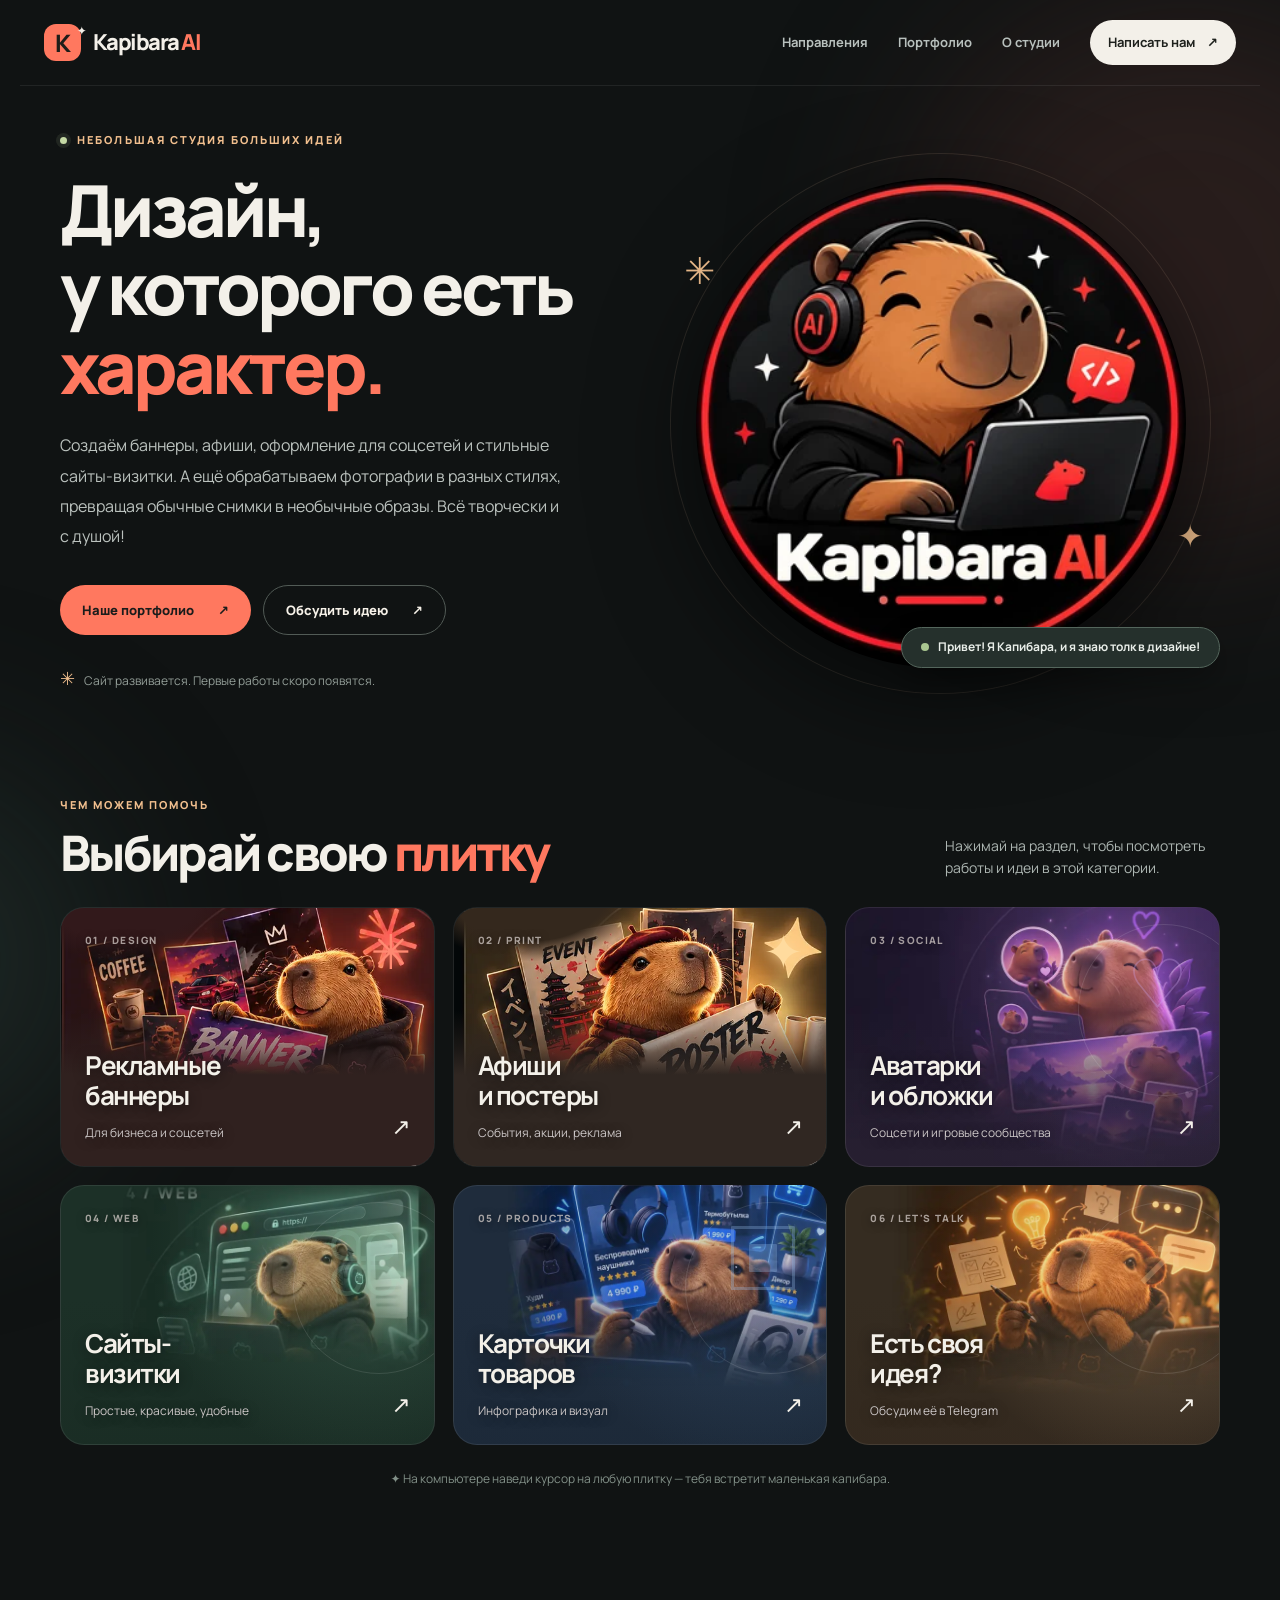
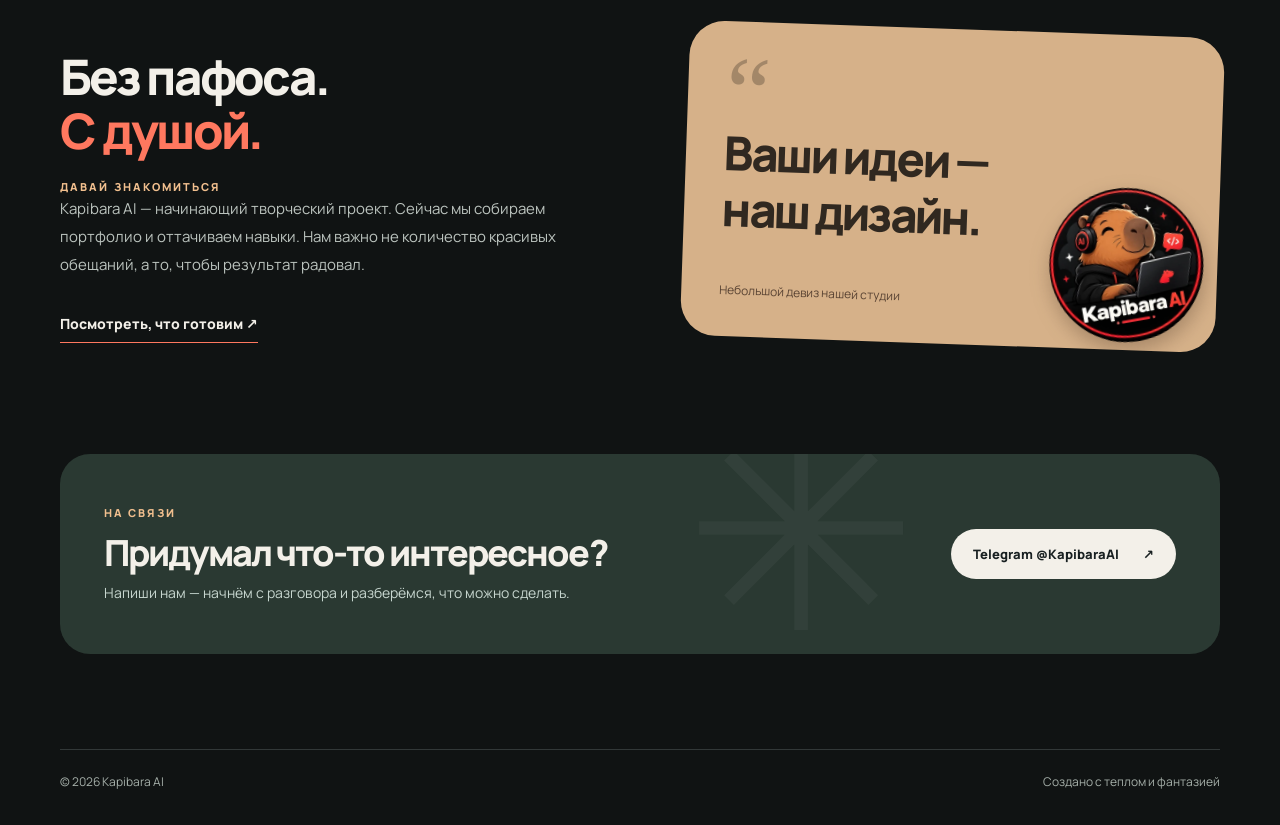
==== commit aa899a16: "Restore default cursor on home page" ====
--- a/index.html
+++ b/index.html
@@ -7,8 +7,8 @@
   <meta name="description" content="Kapibara AI — дружелюбная творческая студия. Рекламные баннеры, афиши, визуалы и простые сайты-визитки.">
   <title>Kapibara AI — дизайн с характером</title>
   <link rel="icon" href="assets/kapibara-logo.webp" type="image/webp">
-  <link rel="stylesheet" href="assets/style.css?v=20261021-tagline2">
-  <script src="assets/app.js" defer></script>
+  <link rel="stylesheet" href="assets/style.css?v=20261021-default-cursor">
+  <script src="assets/app.js?v=20261021-default-cursor" defer></script>
 </head>
 <body>
   <div class="ambient ambient-a" aria-hidden="true"></div>
@@ -68,7 +68,7 @@
 
     <section class="container contact-section" id="contacts"><div><div class="eyebrow">На связи</div><h2>Придумал что-то интересное?</h2><p>Напиши нам — начнём с разговора и разберёмся, что можно сделать.</p></div><a class="btn btn-white" href="https://t.me/KapibaraAI" target="_blank" rel="noopener noreferrer">Telegram @KapibaraAI <span aria-hidden="true">↗</span></a></section>
   </main>
-  <footer class="site-footer container"><span>© <span id="year">2026</span> Kapibara AI</span><span>Создано с теплом и фантазией</span><label class="cursor-toggle" for="cursorSwitch"><input type="checkbox" id="cursorSwitch" checked><span class="toggle-track"></span><span>Курсор-капибара</span></label></footer>
-  <div id="capyCursor" class="capy-cursor" aria-hidden="true"><img src="assets/kapibara-cursor.webp" alt=""></div>
+  <footer class="site-footer container"><span>© <span id="year">2026</span> Kapibara AI</span><span>Создано с теплом и фантазией</span></footer>
+  
 </body>
 </html>
--- a/assets/style.css
+++ b/assets/style.css
@@ -1,7 +1,7 @@
 @import url('https://fonts.googleapis.com/css2?family=Manrope:wght@400;500;600;700;800&display=swap');
-:root{--bg:#101313;--panel:#1b2020;--stroke:#323838;--cream:#f3f0e9;--muted:#adb6b2;--coral:#ff785f;--warm:#f1bf8e;--radius:24px;color-scheme:dark}*{box-sizing:border-box}html{scroll-behavior:smooth;scroll-padding-top:90px}body{margin:0;background:var(--bg);color:var(--cream);font-family:Manrope,system-ui,-apple-system,Segoe UI,sans-serif;line-height:1.6;overflow-x:hidden}body::before{content:"";position:fixed;inset:0;pointer-events:none;background-image:radial-gradient(#f4dcb414 .65px,transparent .65px);background-size:16px 16px;opacity:.2;z-index:-3}a{color:inherit;text-decoration:none}button,input{font:inherit}img{max-width:100%}::selection{background:#ff8569;color:#101313}.container{width:min(1160px,calc(100% - 48px));margin-inline:auto}.ambient{position:absolute;pointer-events:none;z-index:-2;filter:blur(95px);border-radius:50%;opacity:.34}.ambient-a{width:550px;height:550px;top:0;right:-180px;background:#5b3430}.ambient-b{width:400px;height:400px;top:760px;left:-300px;background:#344d46}.site-header{height:86px;max-width:1240px;padding:0 24px;margin:0 auto;display:flex;align-items:center;justify-content:space-between;gap:24px;border-bottom:1px solid #ffffff13}.brand{display:flex;gap:12px;align-items:center;font-size:22px;font-weight:800;letter-spacing:-.07em;white-space:nowrap}.brand b{color:var(--coral);font-weight:800}.brand-mark{background:var(--coral);color:#1e1d19;width:37px;height:37px;border-radius:12px;display:grid;place-items:center;font-size:24px;letter-spacing:-.08em;position:relative}.brand-mark span{font-size:12px;position:absolute;top:-3px;right:-4px;color:var(--cream)}.nav{display:flex;align-items:center;gap:30px;font-size:13px;font-weight:700;color:#b8c0bd}.nav>a:not(.nav-contact):hover{color:var(--cream)}.nav-contact{color:#1d201c;background:var(--cream);border-radius:100px;padding:12px 18px;display:inline-flex;align-items:center;gap:12px;transition:background .2s}.nav-contact:hover{background:var(--warm)}.hero{min-height:620px;display:grid;grid-template-columns:1fr 1fr;align-items:center;gap:44px;padding-top:45px;padding-bottom:56px}.hero-copy{padding-bottom:22px}.eyebrow{color:var(--warm);font-size:11px;font-weight:800;text-transform:uppercase;letter-spacing:.19em}.live-dot{display:inline-block;width:7px;height:7px;margin-right:6px;border-radius:50%;background:#c4d8a4;box-shadow:0 0 0 4px #c4d8a418}h1,h2,h3,p{margin-top:0}h1,h2{letter-spacing:-.055em;line-height:1.1}h1{font-size:clamp(47px,5.6vw,75px);font-weight:800;margin:22px 0 23px}em{color:var(--coral);font-style:normal}h2{font-size:clamp(32px,4vw,49px);font-weight:800}h2 span{color:var(--coral)}.hero-copy>p{font-size:16px;line-height:1.9;max-width:505px;color:#bbc2be}.actions{display:flex;gap:12px;margin-top:33px;flex-wrap:wrap}.btn{display:inline-flex;align-items:center;justify-content:center;gap:24px;padding:14px 22px;border-radius:100px;font-size:13px;font-weight:800;min-height:50px;transition:transform .2s,background .2s,border .2s}.btn:hover{transform:translateY(-3px)}.btn-primary{background:var(--coral);color:#1b1c1b}.btn-primary:hover{background:#ff977f}.btn-outline{border:1px solid #525b56;color:#f7f2e9}.btn-outline:hover{border-color:var(--warm)}.btn-white{color:#182021;background:var(--cream)}.hero-note{font-size:12px;margin-top:29px;color:#929d97}.hero-note span{color:var(--warm);font-size:18px;margin-right:7px}.hero-art{position:relative;display:flex;justify-content:center;align-items:center;min-height:525px}.hero-logo{position:relative;z-index:2;display:block;width:min(100%,490px);height:auto;border-radius:50%;filter:drop-shadow(0 25px 50px #0009);animation:soft-float 6s ease-in-out infinite}.orbit{border:1px solid #e5c4a522;border-radius:50%;position:absolute;aspect-ratio:1}.orbit-one{width:97%;transform:rotate(-11deg)}.orbit-two{width:84%;transform:rotate(14deg);border-style:dashed;opacity:.8}.hero-spark{position:absolute;color:var(--warm);z-index:2}.hero-spark-one{top:80px;left:4%;font-size:37px}.hero-spark-two{right:3%;bottom:125px;font-size:31px}.art-caption{z-index:3;position:absolute;bottom:18px;right:0;background:#25302c;border:1px solid #54665c;border-radius:100px;padding:9px 16px;color:#e9eee9;font-weight:700;font-size:12px;box-shadow:0 14px 30px #0004}.art-caption-dot{display:inline-block;width:8px;height:8px;background:#a9c690;border-radius:50%;margin-right:6px}.service-section{padding-top:25px;padding-bottom:75px}.section-heading{display:flex;align-items:flex-end;justify-content:space-between;gap:34px;margin-bottom:27px}.section-heading h2{margin:12px 0 0}.section-heading p{font-size:14px;color:var(--muted);max-width:275px;margin:0}.tiles{display:grid;grid-template-columns:repeat(3,minmax(0,1fr));gap:18px}.tile{height:260px;border-radius:var(--radius);border:1px solid #ffffff15;position:relative;overflow:hidden;padding:24px;isolation:isolate;display:flex;flex-direction:column;justify-content:space-between;transition:border-color .2s,transform .25s,box-shadow .25s;background:var(--panel)}.tile:before{content:"";position:absolute;inset:0;z-index:-1;background:radial-gradient(circle at 82% 25%,var(--glow),transparent 60%)}.tile:after{content:"";position:absolute;width:170px;height:170px;border:1px solid #ffffff1d;border-radius:50%;right:-31px;top:16px;z-index:-1}.tile:hover,.tile:focus-visible{transform:translateY(-5px);border-color:#b7a29485;box-shadow:0 16px 32px #0005;outline:none}.tile-count{color:#dcd3cfb6;font-weight:800;font-size:10px;letter-spacing:.14em}.tile-icon{position:absolute;font-size:68px;line-height:1;right:31px;top:40px;opacity:.4;color:var(--glow-bright)}.tile-bottom{position:relative;z-index:2}.tile h3{font-size:26px;letter-spacing:-.055em;line-height:1.15;margin:0 0 12px}.tile p{font-size:12px;color:#cbc6c6;margin:0}.tile-go{position:absolute;right:23px;bottom:21px;font-size:23px;color:var(--cream)}.tile-coral{--glow:#cf5c4e40;--glow-bright:#fa846b;background:#30211f}.tile-peach{--glow:#c68b4d4a;--glow-bright:#efb879;background:#302722}.tile-purple{--glow:#7c5fa348;--glow-bright:#d0a9f2;background:#292330}.tile-green{--glow:#588c7452;--glow-bright:#a6dbc0;background:#202e29}.tile-blue{--glow:#476c9a58;--glow-bright:#98bde8;background:#212d38}.tile-contact{--glow:#d5b08354;--glow-bright:#f9d5a0;background:#363024}.tile-help{text-align:center;font-size:12px;color:#829088;margin-top:24px}.peek{position:absolute;top:61px;right:37px;width:100px;height:108px;z-index:2;transform:translateY(160px) rotate(-8deg);opacity:0;transition:transform .38s cubic-bezier(.2,1.25,.3,1),opacity .2s;pointer-events:none}.tile:hover .peek,.tile:focus-visible .peek{transform:translateY(0) rotate(-8deg);opacity:1}.peek-face{position:absolute;z-index:2;display:block;width:82px;height:77px;left:5px;top:19px;background:#c48c60;border:3px solid #704e39;border-radius:51% 49% 44% 46%;box-shadow:inset -12px -7px #ab7552}.peek-ear{position:absolute;top:12px;width:24px;height:29px;border:3px solid #704e39;border-radius:50%;background:#b98257}.ear-left{left:8px}.ear-right{right:18px}.peek-eye{position:absolute;width:5px;height:9px;background:#241b17;border-radius:50%;top:26px}.eye-left{left:22px}.eye-right{right:20px}.peek-muzzle{position:absolute;left:20px;top:36px;width:42px;height:27px;border-radius:48%;background:#967057}.peek-muzzle:after{content:"ᴗ";position:absolute;top:-4px;left:16px;color:#432d22;font-weight:800}.peek-sign{position:absolute;z-index:3;top:0;right:-15px;padding:5px 8px;border-radius:6px;background:#fff0d8;color:#513320;font-weight:800;font-size:10px;transform:rotate(8deg);box-shadow:0 4px 0 #4f392c}.why-section{padding:54px 0 110px;display:grid;grid-template-columns:1fr 1fr;align-items:center;gap:90px}.why-copy h2{margin:20px 0}.why-copy p{font-size:15px;line-height:1.85;color:#bbc3be;max-width:500px}.text-link{display:inline-block;border-bottom:1px solid var(--coral);padding-bottom:7px;color:var(--cream);margin-top:19px;font-size:14px;font-weight:800}.why-card{min-height:315px;background:#d6b189;color:#302820;border-radius:35px;padding:38px;position:relative;overflow:hidden;transform:rotate(2deg)}.why-card blockquote{margin:0;font-size:clamp(30px,4vw,47px);font-weight:800;letter-spacing:-.06em;line-height:1.2}.why-card p{position:absolute;bottom:25px;color:#594333;font-size:12px}.quote-mark{font-family:Georgia,serif;font-size:100px;line-height:.65;opacity:.3}.why-capibara{position:absolute;right:14px;bottom:8px;width:154px;height:154px;object-fit:contain;border-radius:50%;transform:rotate(-12deg);filter:drop-shadow(0 8px 10px #44312155)}.contact-section{margin-bottom:95px;border-radius:30px;padding:38px 44px;min-height:200px;background:#2a3932;display:flex;justify-content:space-between;align-items:center;gap:30px;position:relative;overflow:hidden}.contact-section:after{content:"✳";font-size:280px;opacity:.04;position:absolute;right:26%;top:-155px;pointer-events:none}.contact-section h2{font-size:36px;margin:12px 0 9px}.contact-section p{margin:0;color:#c7d6cf;font-size:14px}.contact-section .btn{white-space:nowrap;position:relative;z-index:1}.site-footer{padding:22px 0 34px;display:flex;align-items:center;gap:22px;justify-content:space-between;font-size:12px;color:#a5afa9;border-top:1px solid var(--stroke)}.cursor-toggle{display:flex;align-items:center;gap:9px;cursor:pointer;font-size:12px;user-select:none}.cursor-toggle input{position:absolute;opacity:0;width:1px;height:1px}.toggle-track{width:34px;height:20px;border-radius:100px;background:#56605b;position:relative}.toggle-track:after{content:"";width:14px;height:14px;position:absolute;top:3px;left:3px;background:white;border-radius:50%;transition:transform .15s}.cursor-toggle input:checked+.toggle-track{background:#e88267}.cursor-toggle input:checked+.toggle-track:after{transform:translateX(14px)}.cursor-toggle input:focus-visible+.toggle-track{outline:3px solid white;outline-offset:2px}.capy-cursor{position:fixed;left:0;top:0;width:43px;height:42px;pointer-events:none;z-index:10000;display:none;transform:translate3d(-100px,-100px,0);filter:drop-shadow(0 3px 3px #0008)}.capy-cursor img{width:100%;height:100%;object-fit:contain}.capy-cursor.is-link{filter:drop-shadow(0 3px 6px #ff7e5d88)}html.capy-enabled,html.capy-enabled *{cursor:none!important}.portfolio-page{padding-top:68px;padding-bottom:65px}.portfolio-page h1{font-size:clamp(45px,6vw,74px);max-width:920px;margin-bottom:20px}.back-link{color:var(--cream)}.back-link:hover{color:var(--warm)}.portfolio-intro{font-size:16px;color:var(--muted);max-width:650px;line-height:1.8}.portfolio-tabs{display:flex;gap:10px;flex-wrap:wrap;margin:39px 0 50px}.portfolio-tabs a{padding:10px 15px;border:1px solid #56605b;border-radius:50px;color:#e9ece8;font-size:12px;font-weight:700}.portfolio-tabs a:hover{background:#293833}.portfolio-groups{display:grid;gap:22px}.portfolio-group{scroll-margin-top:18px;display:grid;grid-template-columns:1fr 1fr;gap:35px;align-items:center;background:#1b2220;border:1px solid #324039;border-radius:25px;padding:35px}.portfolio-group:nth-child(even){background:#282422;border-color:#42372f}.portfolio-group h2{font-size:30px;margin:15px 0}.portfolio-group p{max-width:400px;color:var(--muted);font-size:14px}.empty-work{border:2px dashed #59645e;border-radius:20px;min-height:200px;text-align:center;display:flex;align-items:center;justify-content:center;flex-direction:column;padding:25px;color:#f3e3cd}.empty-work>span{font-size:42px;color:var(--warm)}.empty-work strong{font-size:14px;margin:8px}.empty-work small{font-size:12px;color:#aeb8af}.portfolio-contact{margin-top:80px;margin-bottom:10px}
+:root{--bg:#101313;--panel:#1b2020;--stroke:#323838;--cream:#f3f0e9;--muted:#adb6b2;--coral:#ff785f;--warm:#f1bf8e;--radius:24px;color-scheme:dark}*{box-sizing:border-box}html{scroll-behavior:smooth;scroll-padding-top:90px}body{margin:0;background:var(--bg);color:var(--cream);font-family:Manrope,system-ui,-apple-system,Segoe UI,sans-serif;line-height:1.6;overflow-x:hidden}body::before{content:"";position:fixed;inset:0;pointer-events:none;background-image:radial-gradient(#f4dcb414 .65px,transparent .65px);background-size:16px 16px;opacity:.2;z-index:-3}a{color:inherit;text-decoration:none}button,input{font:inherit}img{max-width:100%}::selection{background:#ff8569;color:#101313}.container{width:min(1160px,calc(100% - 48px));margin-inline:auto}.ambient{position:absolute;pointer-events:none;z-index:-2;filter:blur(95px);border-radius:50%;opacity:.34}.ambient-a{width:550px;height:550px;top:0;right:-180px;background:#5b3430}.ambient-b{width:400px;height:400px;top:760px;left:-300px;background:#344d46}.site-header{height:86px;max-width:1240px;padding:0 24px;margin:0 auto;display:flex;align-items:center;justify-content:space-between;gap:24px;border-bottom:1px solid #ffffff13}.brand{display:flex;gap:12px;align-items:center;font-size:22px;font-weight:800;letter-spacing:-.07em;white-space:nowrap}.brand b{color:var(--coral);font-weight:800}.brand-mark{background:var(--coral);color:#1e1d19;width:37px;height:37px;border-radius:12px;display:grid;place-items:center;font-size:24px;letter-spacing:-.08em;position:relative}.brand-mark span{font-size:12px;position:absolute;top:-3px;right:-4px;color:var(--cream)}.nav{display:flex;align-items:center;gap:30px;font-size:13px;font-weight:700;color:#b8c0bd}.nav>a:not(.nav-contact):hover{color:var(--cream)}.nav-contact{color:#1d201c;background:var(--cream);border-radius:100px;padding:12px 18px;display:inline-flex;align-items:center;gap:12px;transition:background .2s}.nav-contact:hover{background:var(--warm)}.hero{min-height:620px;display:grid;grid-template-columns:1fr 1fr;align-items:center;gap:44px;padding-top:45px;padding-bottom:56px}.hero-copy{padding-bottom:22px}.eyebrow{color:var(--warm);font-size:11px;font-weight:800;text-transform:uppercase;letter-spacing:.19em}.live-dot{display:inline-block;width:7px;height:7px;margin-right:6px;border-radius:50%;background:#c4d8a4;box-shadow:0 0 0 4px #c4d8a418}h1,h2,h3,p{margin-top:0}h1,h2{letter-spacing:-.055em;line-height:1.1}h1{font-size:clamp(47px,5.6vw,75px);font-weight:800;margin:22px 0 23px}em{color:var(--coral);font-style:normal}h2{font-size:clamp(32px,4vw,49px);font-weight:800}h2 span{color:var(--coral)}.hero-copy>p{font-size:16px;line-height:1.9;max-width:505px;color:#bbc2be}.actions{display:flex;gap:12px;margin-top:33px;flex-wrap:wrap}.btn{display:inline-flex;align-items:center;justify-content:center;gap:24px;padding:14px 22px;border-radius:100px;font-size:13px;font-weight:800;min-height:50px;transition:transform .2s,background .2s,border .2s}.btn:hover{transform:translateY(-3px)}.btn-primary{background:var(--coral);color:#1b1c1b}.btn-primary:hover{background:#ff977f}.btn-outline{border:1px solid #525b56;color:#f7f2e9}.btn-outline:hover{border-color:var(--warm)}.btn-white{color:#182021;background:var(--cream)}.hero-note{font-size:12px;margin-top:29px;color:#929d97}.hero-note span{color:var(--warm);font-size:18px;margin-right:7px}.hero-art{position:relative;display:flex;justify-content:center;align-items:center;min-height:525px}.hero-logo{position:relative;z-index:2;display:block;width:min(100%,490px);height:auto;border-radius:50%;filter:drop-shadow(0 25px 50px #0009);animation:soft-float 6s ease-in-out infinite}.orbit{border:1px solid #e5c4a522;border-radius:50%;position:absolute;aspect-ratio:1}.orbit-one{width:97%;transform:rotate(-11deg)}.orbit-two{width:84%;transform:rotate(14deg);border-style:dashed;opacity:.8}.hero-spark{position:absolute;color:var(--warm);z-index:2}.hero-spark-one{top:80px;left:4%;font-size:37px}.hero-spark-two{right:3%;bottom:125px;font-size:31px}.art-caption{z-index:3;position:absolute;bottom:18px;right:0;background:#25302c;border:1px solid #54665c;border-radius:100px;padding:9px 16px;color:#e9eee9;font-weight:700;font-size:12px;box-shadow:0 14px 30px #0004}.art-caption-dot{display:inline-block;width:8px;height:8px;background:#a9c690;border-radius:50%;margin-right:6px}.service-section{padding-top:25px;padding-bottom:75px}.section-heading{display:flex;align-items:flex-end;justify-content:space-between;gap:34px;margin-bottom:27px}.section-heading h2{margin:12px 0 0}.section-heading p{font-size:14px;color:var(--muted);max-width:275px;margin:0}.tiles{display:grid;grid-template-columns:repeat(3,minmax(0,1fr));gap:18px}.tile{height:260px;border-radius:var(--radius);border:1px solid #ffffff15;position:relative;overflow:hidden;padding:24px;isolation:isolate;display:flex;flex-direction:column;justify-content:space-between;transition:border-color .2s,transform .25s,box-shadow .25s;background:var(--panel)}.tile:before{content:"";position:absolute;inset:0;z-index:-1;background:radial-gradient(circle at 82% 25%,var(--glow),transparent 60%)}.tile:after{content:"";position:absolute;width:170px;height:170px;border:1px solid #ffffff1d;border-radius:50%;right:-31px;top:16px;z-index:-1}.tile:hover,.tile:focus-visible{transform:translateY(-5px);border-color:#b7a29485;box-shadow:0 16px 32px #0005;outline:none}.tile-count{color:#dcd3cfb6;font-weight:800;font-size:10px;letter-spacing:.14em}.tile-icon{position:absolute;font-size:68px;line-height:1;right:31px;top:40px;opacity:.4;color:var(--glow-bright)}.tile-bottom{position:relative;z-index:2}.tile h3{font-size:26px;letter-spacing:-.055em;line-height:1.15;margin:0 0 12px}.tile p{font-size:12px;color:#cbc6c6;margin:0}.tile-go{position:absolute;right:23px;bottom:21px;font-size:23px;color:var(--cream)}.tile-coral{--glow:#cf5c4e40;--glow-bright:#fa846b;background:#30211f}.tile-peach{--glow:#c68b4d4a;--glow-bright:#efb879;background:#302722}.tile-purple{--glow:#7c5fa348;--glow-bright:#d0a9f2;background:#292330}.tile-green{--glow:#588c7452;--glow-bright:#a6dbc0;background:#202e29}.tile-blue{--glow:#476c9a58;--glow-bright:#98bde8;background:#212d38}.tile-contact{--glow:#d5b08354;--glow-bright:#f9d5a0;background:#363024}.tile-help{text-align:center;font-size:12px;color:#829088;margin-top:24px}.peek{position:absolute;top:61px;right:37px;width:100px;height:108px;z-index:2;transform:translateY(160px) rotate(-8deg);opacity:0;transition:transform .38s cubic-bezier(.2,1.25,.3,1),opacity .2s;pointer-events:none}.tile:hover .peek,.tile:focus-visible .peek{transform:translateY(0) rotate(-8deg);opacity:1}.peek-face{position:absolute;z-index:2;display:block;width:82px;height:77px;left:5px;top:19px;background:#c48c60;border:3px solid #704e39;border-radius:51% 49% 44% 46%;box-shadow:inset -12px -7px #ab7552}.peek-ear{position:absolute;top:12px;width:24px;height:29px;border:3px solid #704e39;border-radius:50%;background:#b98257}.ear-left{left:8px}.ear-right{right:18px}.peek-eye{position:absolute;width:5px;height:9px;background:#241b17;border-radius:50%;top:26px}.eye-left{left:22px}.eye-right{right:20px}.peek-muzzle{position:absolute;left:20px;top:36px;width:42px;height:27px;border-radius:48%;background:#967057}.peek-muzzle:after{content:"ᴗ";position:absolute;top:-4px;left:16px;color:#432d22;font-weight:800}.peek-sign{position:absolute;z-index:3;top:0;right:-15px;padding:5px 8px;border-radius:6px;background:#fff0d8;color:#513320;font-weight:800;font-size:10px;transform:rotate(8deg);box-shadow:0 4px 0 #4f392c}.why-section{padding:54px 0 110px;display:grid;grid-template-columns:1fr 1fr;align-items:center;gap:90px}.why-copy h2{margin:20px 0}.why-copy p{font-size:15px;line-height:1.85;color:#bbc3be;max-width:500px}.text-link{display:inline-block;border-bottom:1px solid var(--coral);padding-bottom:7px;color:var(--cream);margin-top:19px;font-size:14px;font-weight:800}.why-card{min-height:315px;background:#d6b189;color:#302820;border-radius:35px;padding:38px;position:relative;overflow:hidden;transform:rotate(2deg)}.why-card blockquote{margin:0;font-size:clamp(30px,4vw,47px);font-weight:800;letter-spacing:-.06em;line-height:1.2}.why-card p{position:absolute;bottom:25px;color:#594333;font-size:12px}.quote-mark{font-family:Georgia,serif;font-size:100px;line-height:.65;opacity:.3}.why-capibara{position:absolute;right:14px;bottom:8px;width:154px;height:154px;object-fit:contain;border-radius:50%;transform:rotate(-12deg);filter:drop-shadow(0 8px 10px #44312155)}.contact-section{margin-bottom:95px;border-radius:30px;padding:38px 44px;min-height:200px;background:#2a3932;display:flex;justify-content:space-between;align-items:center;gap:30px;position:relative;overflow:hidden}.contact-section:after{content:"✳";font-size:280px;opacity:.04;position:absolute;right:26%;top:-155px;pointer-events:none}.contact-section h2{font-size:36px;margin:12px 0 9px}.contact-section p{margin:0;color:#c7d6cf;font-size:14px}.contact-section .btn{white-space:nowrap;position:relative;z-index:1}.site-footer{padding:22px 0 34px;display:flex;align-items:center;gap:22px;justify-content:space-between;font-size:12px;color:#a5afa9;border-top:1px solid var(--stroke)}.portfolio-page{padding-top:68px;padding-bottom:65px}.portfolio-page h1{font-size:clamp(45px,6vw,74px);max-width:920px;margin-bottom:20px}.back-link{color:var(--cream)}.back-link:hover{color:var(--warm)}.portfolio-intro{font-size:16px;color:var(--muted);max-width:650px;line-height:1.8}.portfolio-tabs{display:flex;gap:10px;flex-wrap:wrap;margin:39px 0 50px}.portfolio-tabs a{padding:10px 15px;border:1px solid #56605b;border-radius:50px;color:#e9ece8;font-size:12px;font-weight:700}.portfolio-tabs a:hover{background:#293833}.portfolio-groups{display:grid;gap:22px}.portfolio-group{scroll-margin-top:18px;display:grid;grid-template-columns:1fr 1fr;gap:35px;align-items:center;background:#1b2220;border:1px solid #324039;border-radius:25px;padding:35px}.portfolio-group:nth-child(even){background:#282422;border-color:#42372f}.portfolio-group h2{font-size:30px;margin:15px 0}.portfolio-group p{max-width:400px;color:var(--muted);font-size:14px}.empty-work{border:2px dashed #59645e;border-radius:20px;min-height:200px;text-align:center;display:flex;align-items:center;justify-content:center;flex-direction:column;padding:25px;color:#f3e3cd}.empty-work>span{font-size:42px;color:var(--warm)}.empty-work strong{font-size:14px;margin:8px}.empty-work small{font-size:12px;color:#aeb8af}.portfolio-contact{margin-top:80px;margin-bottom:10px}
 @keyframes soft-float{0%,100%{transform:translateY(0)}50%{transform:translateY(-10px)}}
-@media(max-width:980px){.nav{gap:14px}.hero{gap:10px;min-height:520px}.hero-logo{width:min(100%,430px)}.tiles{grid-template-columns:repeat(2,minmax(0,1fr))}.why-section{gap:40px}.art-caption{right:-5px}}@media(max-width:720px){.site-header{height:auto;padding:16px 20px;align-items:flex-start}.nav{flex-wrap:wrap;justify-content:flex-end;font-size:12px;gap:8px 15px}.nav-contact{padding:8px 10px}.hero{display:flex;flex-direction:column-reverse;gap:0;padding-top:15px;padding-bottom:70px;text-align:center}.hero-art{min-height:350px;width:100%}.hero-logo{width:min(75vw,315px)}.hero-copy{padding-bottom:0}.hero-copy h1{margin-top:18px}.hero-copy>p{margin:0 auto}.actions{justify-content:center}.hero-note{margin-top:20px}.hero-spark-one{left:14%;top:40px}.hero-spark-two{right:10%;bottom:45px}.art-caption{bottom:0;right:10%}.section-heading{display:block}.section-heading p{margin-top:18px}.tile{height:240px}.why-section{grid-template-columns:1fr;gap:35px;padding-top:0;padding-bottom:80px}.why-card{min-height:290px}.contact-section{padding:27px;display:block}.contact-section .btn{margin-top:23px}.site-footer{flex-wrap:wrap}.portfolio-group{grid-template-columns:1fr}.portfolio-group p{margin-bottom:0}}@media(max-width:480px){.container{width:calc(100% - 32px)}.site-header{gap:10px;padding:15px 16px;align-items:center}.brand{font-size:18px}.brand-mark{width:31px;height:31px;font-size:20px}.nav>a:not(.nav-contact){display:none}.nav-contact{font-size:11px}.hero-art{min-height:315px}.hero-logo{width:min(78vw,288px)}.art-caption{font-size:10px}.hero-copy h1{font-size:43px}.hero-copy>p{font-size:14px}.actions{gap:9px}.btn{font-size:12px;padding:12px 17px;gap:10px}.tiles{gap:11px}.tile{height:205px;padding:17px;border-radius:18px}.tile-count{font-size:8px}.tile-icon{font-size:45px;right:10px;top:35px}.tile h3{font-size:18px}.tile p{font-size:10px;padding-right:12px}.tile-go{right:12px;bottom:14px}.peek{right:15px;transform:translateY(160px) rotate(-8deg) scale(.7);transform-origin:bottom right}.tile:hover .peek,.tile:focus-visible .peek{transform:translateY(0) rotate(-8deg) scale(.7)}.why-card{min-height:230px;padding:28px}.why-capibara{width:98px;height:98px;right:12px;bottom:3px}.contact-section h2{font-size:28px}.portfolio-page{padding-top:36px}.portfolio-page h1{font-size:43px}.portfolio-group{padding:22px}.portfolio-group h2{font-size:25px}.empty-work{min-height:160px}}@media(hover:none){.tile:hover{transform:none}.tile .peek{display:none}.tile-help{display:none}.cursor-toggle{display:none}}@media(prefers-reduced-motion:reduce){html{scroll-behavior:auto}*,*:before,*:after{animation-duration:.01ms!important;transition-duration:.01ms!important}}
+@media(max-width:980px){.nav{gap:14px}.hero{gap:10px;min-height:520px}.hero-logo{width:min(100%,430px)}.tiles{grid-template-columns:repeat(2,minmax(0,1fr))}.why-section{gap:40px}.art-caption{right:-5px}}@media(max-width:720px){.site-header{height:auto;padding:16px 20px;align-items:flex-start}.nav{flex-wrap:wrap;justify-content:flex-end;font-size:12px;gap:8px 15px}.nav-contact{padding:8px 10px}.hero{display:flex;flex-direction:column-reverse;gap:0;padding-top:15px;padding-bottom:70px;text-align:center}.hero-art{min-height:350px;width:100%}.hero-logo{width:min(75vw,315px)}.hero-copy{padding-bottom:0}.hero-copy h1{margin-top:18px}.hero-copy>p{margin:0 auto}.actions{justify-content:center}.hero-note{margin-top:20px}.hero-spark-one{left:14%;top:40px}.hero-spark-two{right:10%;bottom:45px}.art-caption{bottom:0;right:10%}.section-heading{display:block}.section-heading p{margin-top:18px}.tile{height:240px}.why-section{grid-template-columns:1fr;gap:35px;padding-top:0;padding-bottom:80px}.why-card{min-height:290px}.contact-section{padding:27px;display:block}.contact-section .btn{margin-top:23px}.site-footer{flex-wrap:wrap}.portfolio-group{grid-template-columns:1fr}.portfolio-group p{margin-bottom:0}}@media(max-width:480px){.container{width:calc(100% - 32px)}.site-header{gap:10px;padding:15px 16px;align-items:center}.brand{font-size:18px}.brand-mark{width:31px;height:31px;font-size:20px}.nav>a:not(.nav-contact){display:none}.nav-contact{font-size:11px}.hero-art{min-height:315px}.hero-logo{width:min(78vw,288px)}.art-caption{font-size:10px}.hero-copy h1{font-size:43px}.hero-copy>p{font-size:14px}.actions{gap:9px}.btn{font-size:12px;padding:12px 17px;gap:10px}.tiles{gap:11px}.tile{height:205px;padding:17px;border-radius:18px}.tile-count{font-size:8px}.tile-icon{font-size:45px;right:10px;top:35px}.tile h3{font-size:18px}.tile p{font-size:10px;padding-right:12px}.tile-go{right:12px;bottom:14px}.peek{right:15px;transform:translateY(160px) rotate(-8deg) scale(.7);transform-origin:bottom right}.tile:hover .peek,.tile:focus-visible .peek{transform:translateY(0) rotate(-8deg) scale(.7)}.why-card{min-height:230px;padding:28px}.why-capibara{width:98px;height:98px;right:12px;bottom:3px}.contact-section h2{font-size:28px}.portfolio-page{padding-top:36px}.portfolio-page h1{font-size:43px}.portfolio-group{padding:22px}.portfolio-group h2{font-size:25px}.empty-work{min-height:160px}}@media(hover:none){.tile:hover{transform:none}.tile .peek{display:none}.tile-help{display:none}}@media(prefers-reduced-motion:reduce){html{scroll-behavior:auto}*,*:before,*:after{animation-duration:.01ms!important;transition-duration:.01ms!important}}
 /* Independent gentle rotation and breathing for decorative stars. */
 .capy-star{display:inline-block;transform-origin:center center;animation:capy-star-breathe var(--star-duration,4.8s) ease-in-out var(--star-delay,-1.2s) infinite}
 @keyframes capy-star-breathe{0%{transform:rotate(-12deg) scale(.94)}50%{transform:rotate(168deg) scale(1.10)}100%{transform:rotate(348deg) scale(.94)}}
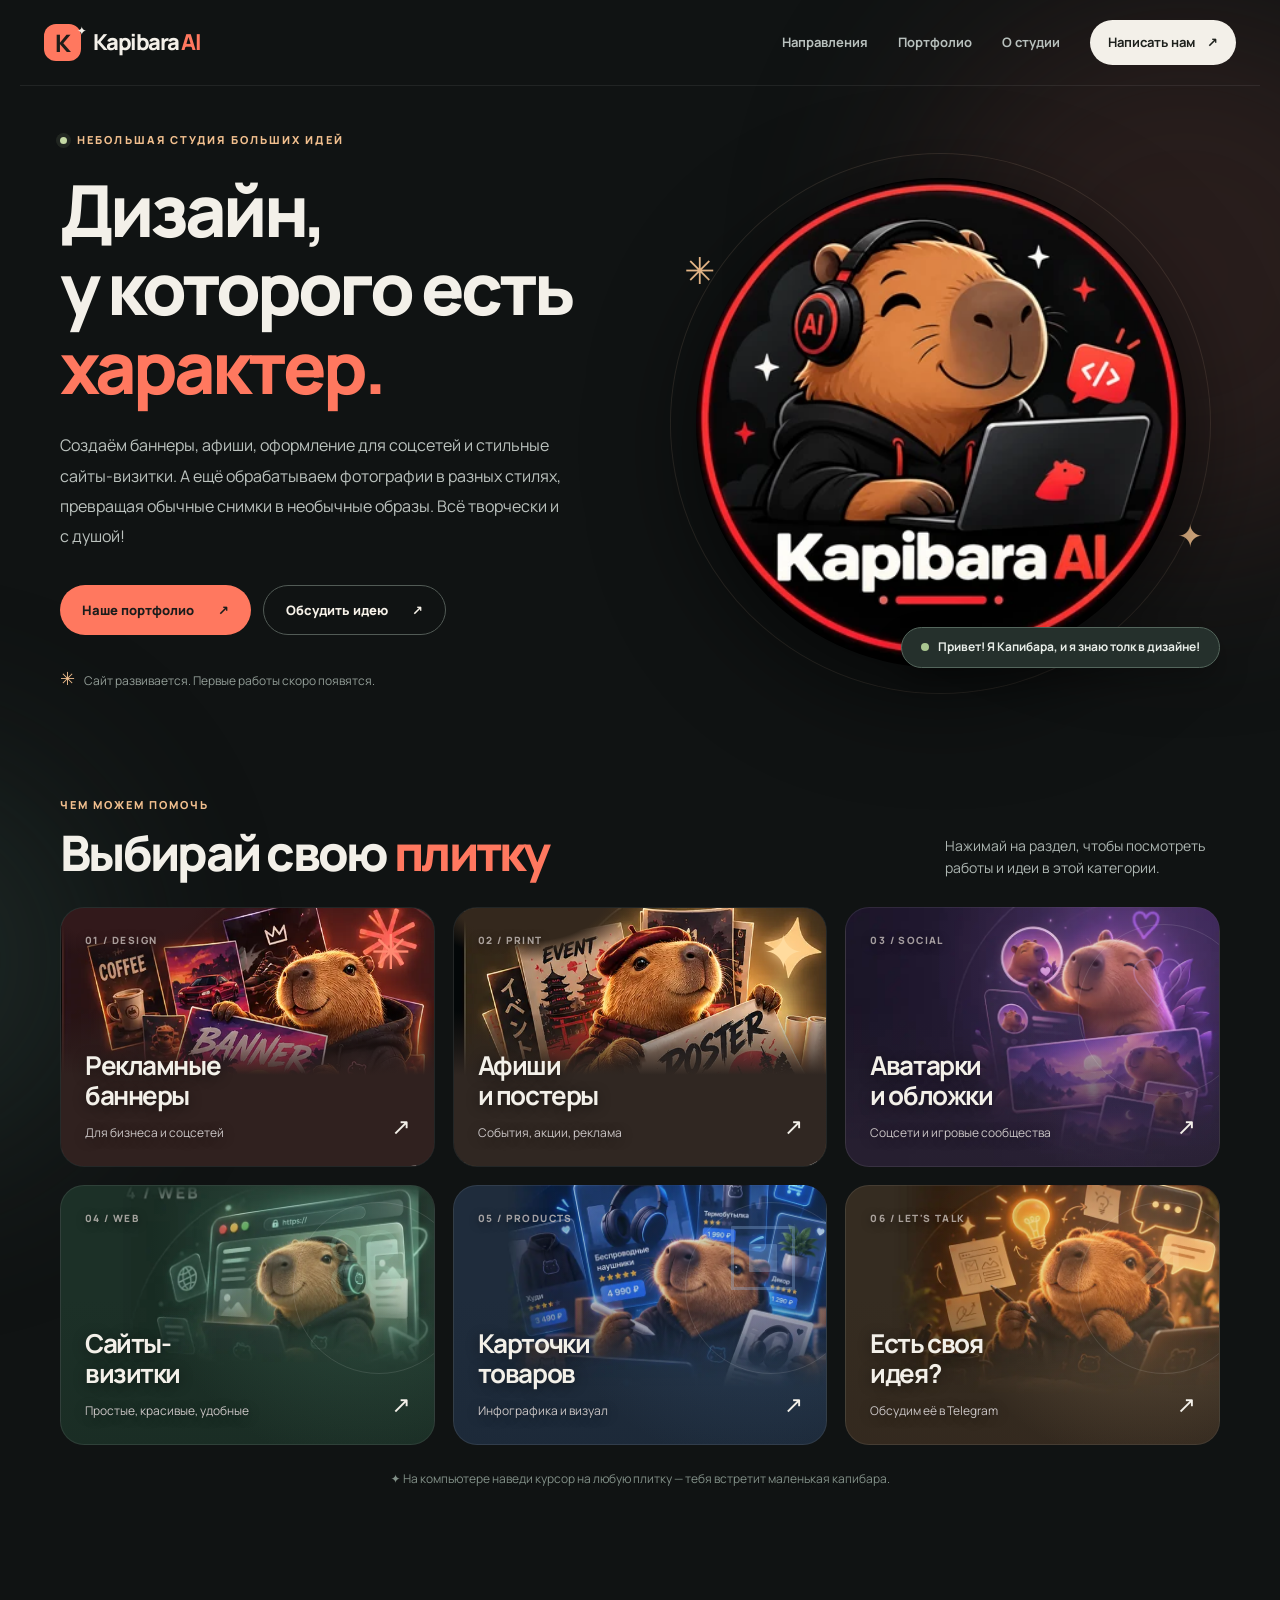
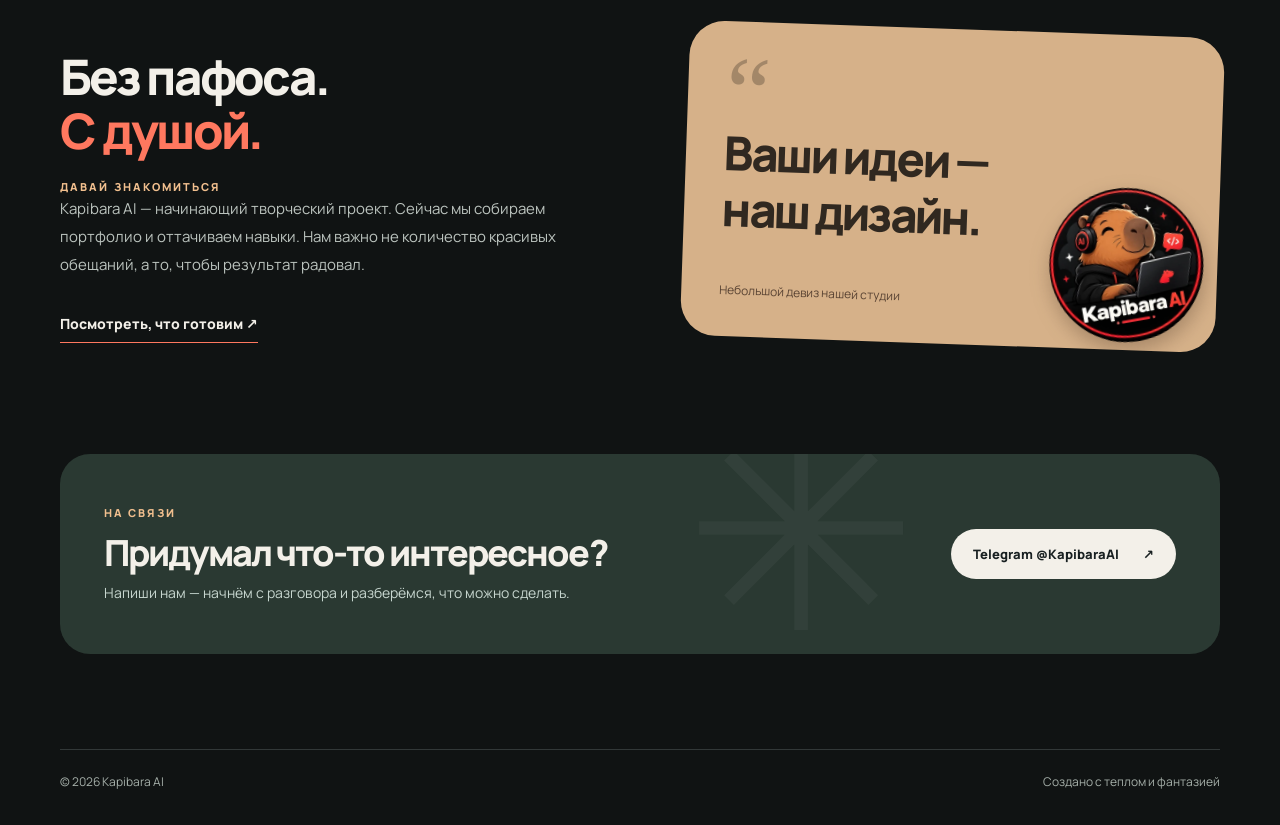
==== commit 475379f7: "Change social tile hover label from Привет to Обложки" ====
--- a/index.html
+++ b/index.html
@@ -53,7 +53,7 @@
       <div class="tiles">
         <a class="tile tile-coral" href="portfolio.html#banners" aria-label="Смотреть рекламные баннеры"><span class="tile-count">01 / DESIGN</span><span class="tile-icon capy-star" aria-hidden="true">✳</span><div class="tile-bottom"><h3>Рекламные<br>баннеры</h3><p>Для бизнеса и соцсетей</p></div><span class="tile-go" aria-hidden="true">↗</span><span class="peek" aria-hidden="true"><span class="peek-ear ear-left"></span><span class="peek-ear ear-right"></span><span class="peek-face"><span class="peek-eye eye-left"></span><span class="peek-eye eye-right"></span><span class="peek-muzzle"></span></span><span class="peek-sign">Баннеры!</span></span></a>
         <a class="tile tile-peach" href="portfolio.html#posters" aria-label="Смотреть афиши и постеры"><span class="tile-count">02 / PRINT</span><span class="tile-icon capy-star" aria-hidden="true">✦</span><div class="tile-bottom"><h3>Афиши<br>и постеры</h3><p>События, акции, реклама</p></div><span class="tile-go" aria-hidden="true">↗</span><span class="peek" aria-hidden="true"><span class="peek-ear ear-left"></span><span class="peek-ear ear-right"></span><span class="peek-face"><span class="peek-eye eye-left"></span><span class="peek-eye eye-right"></span><span class="peek-muzzle"></span></span><span class="peek-sign">Афиши!</span></span></a>
-        <a class="tile tile-purple" href="portfolio.html#social" aria-label="Смотреть оформление соцсетей"><span class="tile-count">03 / SOCIAL</span><span class="tile-icon tile-heart" aria-hidden="true">♡</span><div class="tile-bottom"><h3>Аватарки<br>и обложки</h3><p>Соцсети и игровые сообщества</p></div><span class="tile-go" aria-hidden="true">↗</span><span class="peek" aria-hidden="true"><span class="peek-ear ear-left"></span><span class="peek-ear ear-right"></span><span class="peek-face"><span class="peek-eye eye-left"></span><span class="peek-eye eye-right"></span><span class="peek-muzzle"></span></span><span class="peek-sign">Привет!</span></span></a>
+        <a class="tile tile-purple" href="portfolio.html#social" aria-label="Смотреть оформление соцсетей"><span class="tile-count">03 / SOCIAL</span><span class="tile-icon tile-heart" aria-hidden="true">♡</span><div class="tile-bottom"><h3>Аватарки<br>и обложки</h3><p>Соцсети и игровые сообщества</p></div><span class="tile-go" aria-hidden="true">↗</span><span class="peek" aria-hidden="true"><span class="peek-ear ear-left"></span><span class="peek-ear ear-right"></span><span class="peek-face"><span class="peek-eye eye-left"></span><span class="peek-eye eye-right"></span><span class="peek-muzzle"></span></span><span class="peek-sign">Обложки!</span></span></a>
         <a class="tile tile-green" href="portfolio.html#sites" aria-label="Смотреть сайты-визитки"><span class="tile-count">04 / WEB</span><svg class="tile-icon tile-web-icon" viewBox="0 0 72 72" aria-hidden="true" focusable="false"><path id="kapibara-web-route" d="M30 31 V18 C30 10 25 6 18 6 C10 6 6 12 6 19 C6 27 12 31 20 31 H51 C59 31 64 25 64 19 C64 11 58 6 51 6 C43 6 39 12 39 20 V51 C39 59 45 64 52 64 C60 64 64 58 64 52 C64 44 58 39 50 39 H19 C11 39 6 45 6 52 C6 60 12 64 19 64 C27 64 31 58 31 50 Z" fill="none" stroke="currentColor" stroke-width="4.5" stroke-linecap="round" stroke-linejoin="round" opacity=".52"/><g class="web-route-arrow" fill="none" stroke="currentColor" stroke-width="3.8" stroke-linecap="round" stroke-linejoin="round"><path d="M-10 -6 L0 0 L-10 6 M-15 0 H0"/><animateMotion dur="7.2s" begin="-3s" repeatCount="indefinite" rotate="auto"><mpath href="#kapibara-web-route"/></animateMotion></g></svg><div class="tile-bottom"><h3>Сайты-<br>визитки</h3><p>Простые, красивые, удобные</p></div><span class="tile-go" aria-hidden="true">↗</span><span class="peek" aria-hidden="true"><span class="peek-ear ear-left"></span><span class="peek-ear ear-right"></span><span class="peek-face"><span class="peek-eye eye-left"></span><span class="peek-eye eye-right"></span><span class="peek-muzzle"></span></span><span class="peek-sign">Сайты!</span></span></a>
         <a class="tile tile-blue" href="portfolio.html#marketplace" aria-label="Смотреть оформление товаров"><span class="tile-count">05 / PRODUCTS</span><span class="tile-icon tile-squares" aria-hidden="true"><span class="outer-square"></span><span class="inner-square"></span></span><div class="tile-bottom"><h3>Карточки<br>товаров</h3><p>Инфографика и визуал</p></div><span class="tile-go" aria-hidden="true">↗</span><span class="peek" aria-hidden="true"><span class="peek-ear ear-left"></span><span class="peek-ear ear-right"></span><span class="peek-face"><span class="peek-eye eye-left"></span><span class="peek-eye eye-right"></span><span class="peek-muzzle"></span></span><span class="peek-sign">Товары!</span></span></a>
         <a class="tile tile-contact" href="https://t.me/KapibaraAI" target="_blank" rel="noopener noreferrer" aria-label="Написать Kapibara AI в Telegram"><span class="tile-count">06 / LET'S TALK</span><span class="tile-icon tile-fly" aria-hidden="true">↗</span><div class="tile-bottom"><h3>Есть своя<br>идея?</h3><p>Обсудим её в Telegram</p></div><span class="tile-go" aria-hidden="true">↗</span><span class="peek" aria-hidden="true"><span class="peek-ear ear-left"></span><span class="peek-ear ear-right"></span><span class="peek-face"><span class="peek-eye eye-left"></span><span class="peek-eye eye-right"></span><span class="peek-muzzle"></span></span><span class="peek-sign">Пиши!</span></span></a>
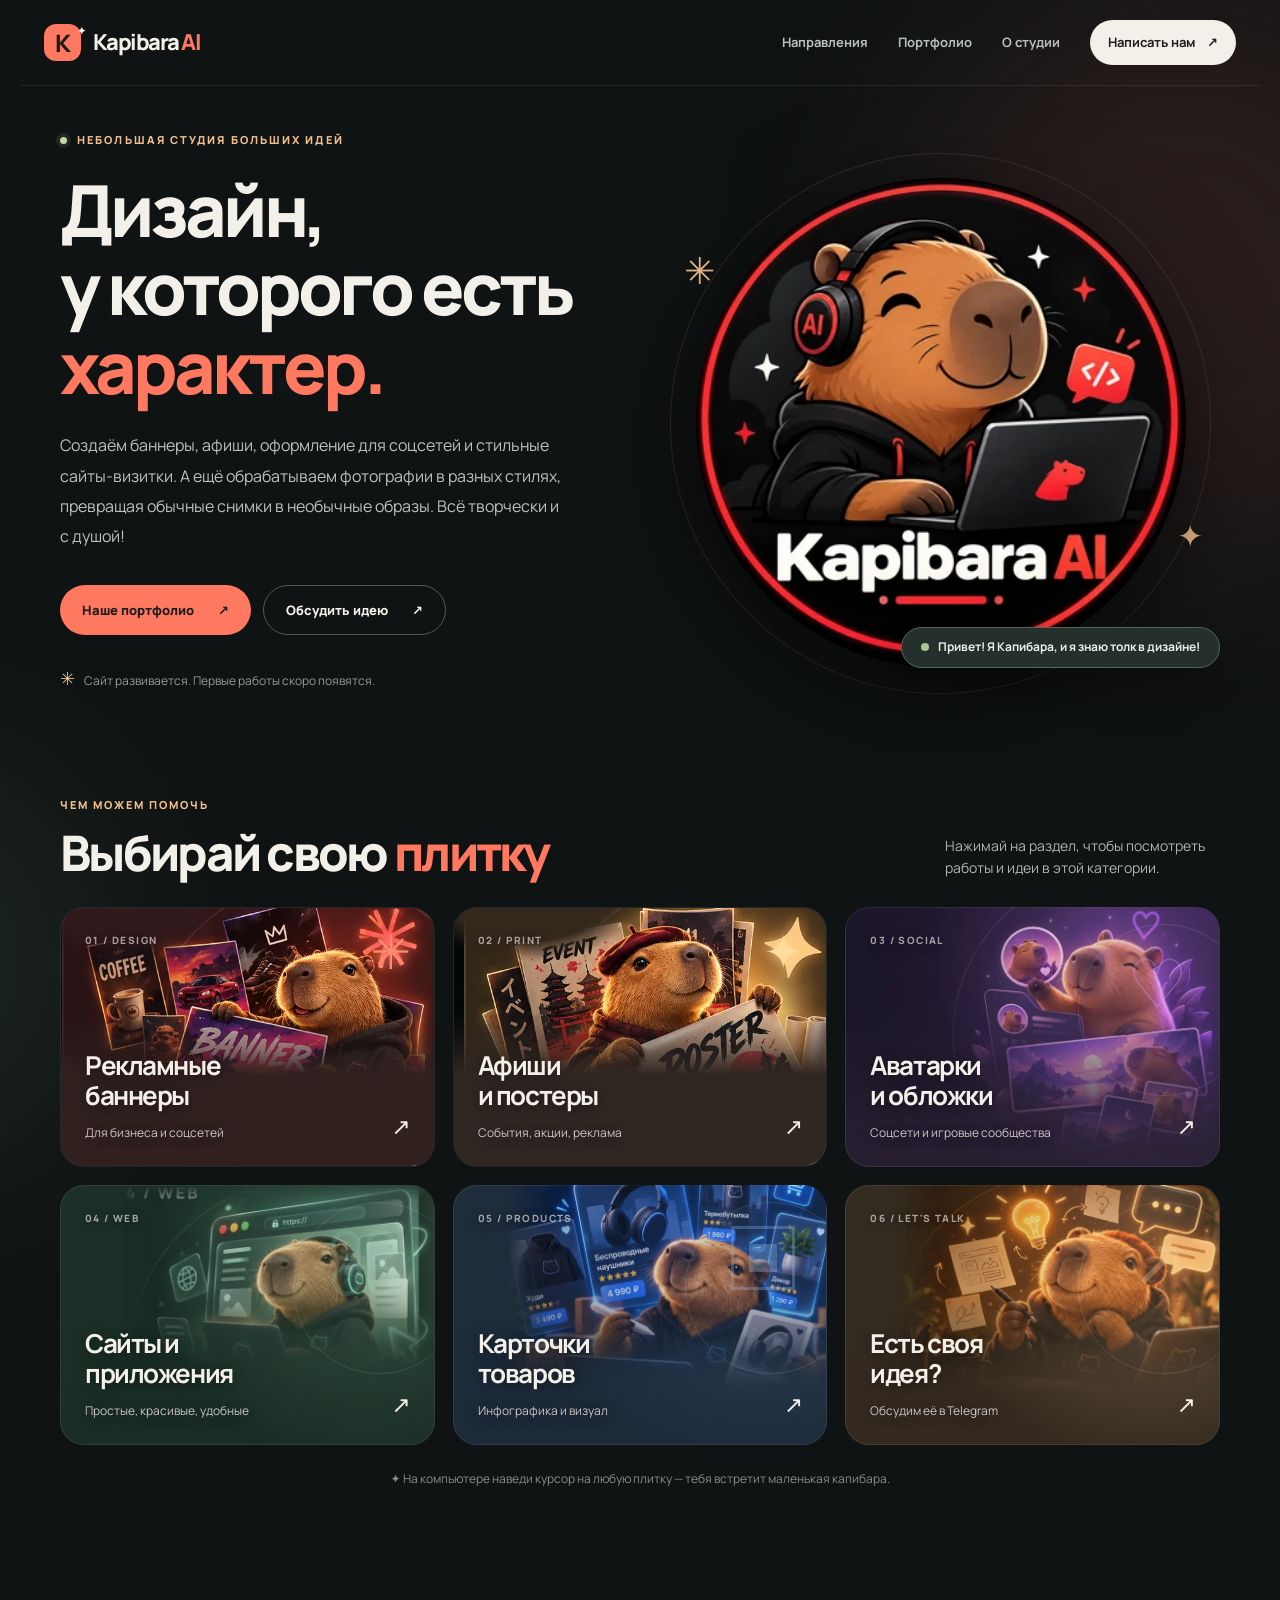
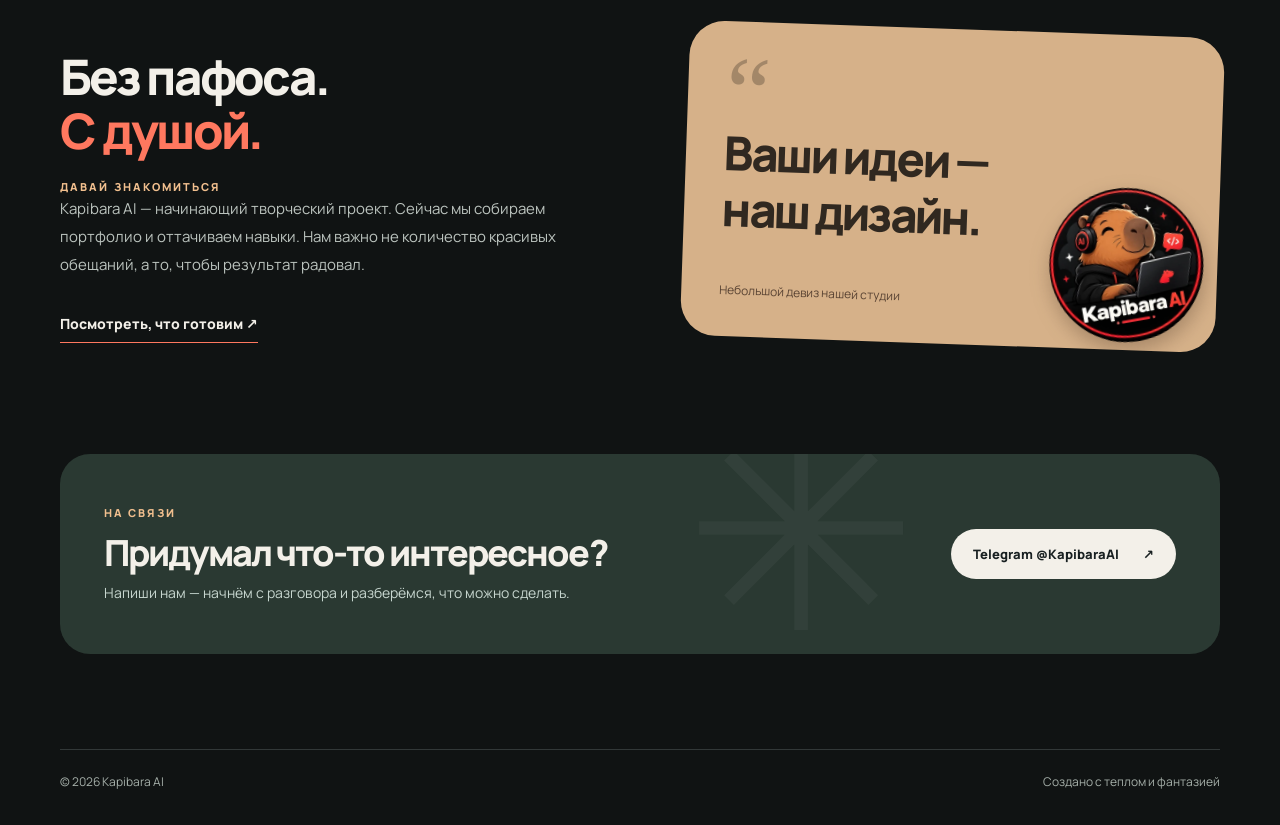
==== commit 2d1dad32: "Rename Websites tile to Sites and Apps" ====
--- a/index.html
+++ b/index.html
@@ -7,7 +7,7 @@
   <meta name="description" content="Kapibara AI — дружелюбная творческая студия. Рекламные баннеры, афиши, визуалы и простые сайты-визитки.">
   <title>Kapibara AI — дизайн с характером</title>
   <link rel="icon" href="assets/kapibara-logo.webp" type="image/webp">
-  <link rel="stylesheet" href="assets/style.css?v=20261021-default-cursor">
+  <link rel="stylesheet" href="assets/style.css?v=20261023-projects">
   <script src="assets/app.js?v=20261021-default-cursor" defer></script>
 </head>
 <body>
@@ -54,7 +54,7 @@
         <a class="tile tile-coral" href="portfolio.html#banners" aria-label="Смотреть рекламные баннеры"><span class="tile-count">01 / DESIGN</span><span class="tile-icon capy-star" aria-hidden="true">✳</span><div class="tile-bottom"><h3>Рекламные<br>баннеры</h3><p>Для бизнеса и соцсетей</p></div><span class="tile-go" aria-hidden="true">↗</span><span class="peek" aria-hidden="true"><span class="peek-ear ear-left"></span><span class="peek-ear ear-right"></span><span class="peek-face"><span class="peek-eye eye-left"></span><span class="peek-eye eye-right"></span><span class="peek-muzzle"></span></span><span class="peek-sign">Баннеры!</span></span></a>
         <a class="tile tile-peach" href="portfolio.html#posters" aria-label="Смотреть афиши и постеры"><span class="tile-count">02 / PRINT</span><span class="tile-icon capy-star" aria-hidden="true">✦</span><div class="tile-bottom"><h3>Афиши<br>и постеры</h3><p>События, акции, реклама</p></div><span class="tile-go" aria-hidden="true">↗</span><span class="peek" aria-hidden="true"><span class="peek-ear ear-left"></span><span class="peek-ear ear-right"></span><span class="peek-face"><span class="peek-eye eye-left"></span><span class="peek-eye eye-right"></span><span class="peek-muzzle"></span></span><span class="peek-sign">Афиши!</span></span></a>
         <a class="tile tile-purple" href="portfolio.html#social" aria-label="Смотреть оформление соцсетей"><span class="tile-count">03 / SOCIAL</span><span class="tile-icon tile-heart" aria-hidden="true">♡</span><div class="tile-bottom"><h3>Аватарки<br>и обложки</h3><p>Соцсети и игровые сообщества</p></div><span class="tile-go" aria-hidden="true">↗</span><span class="peek" aria-hidden="true"><span class="peek-ear ear-left"></span><span class="peek-ear ear-right"></span><span class="peek-face"><span class="peek-eye eye-left"></span><span class="peek-eye eye-right"></span><span class="peek-muzzle"></span></span><span class="peek-sign">Обложки!</span></span></a>
-        <a class="tile tile-green" href="portfolio.html#sites" aria-label="Смотреть сайты-визитки"><span class="tile-count">04 / WEB</span><svg class="tile-icon tile-web-icon" viewBox="0 0 72 72" aria-hidden="true" focusable="false"><path id="kapibara-web-route" d="M30 31 V18 C30 10 25 6 18 6 C10 6 6 12 6 19 C6 27 12 31 20 31 H51 C59 31 64 25 64 19 C64 11 58 6 51 6 C43 6 39 12 39 20 V51 C39 59 45 64 52 64 C60 64 64 58 64 52 C64 44 58 39 50 39 H19 C11 39 6 45 6 52 C6 60 12 64 19 64 C27 64 31 58 31 50 Z" fill="none" stroke="currentColor" stroke-width="4.5" stroke-linecap="round" stroke-linejoin="round" opacity=".52"/><g class="web-route-arrow" fill="none" stroke="currentColor" stroke-width="3.8" stroke-linecap="round" stroke-linejoin="round"><path d="M-10 -6 L0 0 L-10 6 M-15 0 H0"/><animateMotion dur="7.2s" begin="-3s" repeatCount="indefinite" rotate="auto"><mpath href="#kapibara-web-route"/></animateMotion></g></svg><div class="tile-bottom"><h3>Сайты-<br>визитки</h3><p>Простые, красивые, удобные</p></div><span class="tile-go" aria-hidden="true">↗</span><span class="peek" aria-hidden="true"><span class="peek-ear ear-left"></span><span class="peek-ear ear-right"></span><span class="peek-face"><span class="peek-eye eye-left"></span><span class="peek-eye eye-right"></span><span class="peek-muzzle"></span></span><span class="peek-sign">Сайты!</span></span></a>
+        <a class="tile tile-green" href="portfolio.html#sites" aria-label="Смотреть сайты и приложения"><span class="tile-count">04 / WEB</span><svg class="tile-icon tile-web-icon" viewBox="0 0 72 72" aria-hidden="true" focusable="false"><path id="kapibara-web-route" d="M30 31 V18 C30 10 25 6 18 6 C10 6 6 12 6 19 C6 27 12 31 20 31 H51 C59 31 64 25 64 19 C64 11 58 6 51 6 C43 6 39 12 39 20 V51 C39 59 45 64 52 64 C60 64 64 58 64 52 C64 44 58 39 50 39 H19 C11 39 6 45 6 52 C6 60 12 64 19 64 C27 64 31 58 31 50 Z" fill="none" stroke="currentColor" stroke-width="4.5" stroke-linecap="round" stroke-linejoin="round" opacity=".52"/><g class="web-route-arrow" fill="none" stroke="currentColor" stroke-width="3.8" stroke-linecap="round" stroke-linejoin="round"><path d="M-10 -6 L0 0 L-10 6 M-15 0 H0"/><animateMotion dur="7.2s" begin="-3s" repeatCount="indefinite" rotate="auto"><mpath href="#kapibara-web-route"/></animateMotion></g></svg><div class="tile-bottom"><h3>Сайты и<br>приложения</h3><p>Простые, красивые, удобные</p></div><span class="tile-go" aria-hidden="true">↗</span><span class="peek" aria-hidden="true"><span class="peek-ear ear-left"></span><span class="peek-ear ear-right"></span><span class="peek-face"><span class="peek-eye eye-left"></span><span class="peek-eye eye-right"></span><span class="peek-muzzle"></span></span><span class="peek-sign">Сайты!</span></span></a>
         <a class="tile tile-blue" href="portfolio.html#marketplace" aria-label="Смотреть оформление товаров"><span class="tile-count">05 / PRODUCTS</span><span class="tile-icon tile-squares" aria-hidden="true"><span class="outer-square"></span><span class="inner-square"></span></span><div class="tile-bottom"><h3>Карточки<br>товаров</h3><p>Инфографика и визуал</p></div><span class="tile-go" aria-hidden="true">↗</span><span class="peek" aria-hidden="true"><span class="peek-ear ear-left"></span><span class="peek-ear ear-right"></span><span class="peek-face"><span class="peek-eye eye-left"></span><span class="peek-eye eye-right"></span><span class="peek-muzzle"></span></span><span class="peek-sign">Товары!</span></span></a>
         <a class="tile tile-contact" href="https://t.me/KapibaraAI" target="_blank" rel="noopener noreferrer" aria-label="Написать Kapibara AI в Telegram"><span class="tile-count">06 / LET'S TALK</span><span class="tile-icon tile-fly" aria-hidden="true">↗</span><div class="tile-bottom"><h3>Есть своя<br>идея?</h3><p>Обсудим её в Telegram</p></div><span class="tile-go" aria-hidden="true">↗</span><span class="peek" aria-hidden="true"><span class="peek-ear ear-left"></span><span class="peek-ear ear-right"></span><span class="peek-face"><span class="peek-eye eye-left"></span><span class="peek-eye eye-right"></span><span class="peek-muzzle"></span></span><span class="peek-sign">Пиши!</span></span></a>
       </div>
--- a/assets/style.css
+++ b/assets/style.css
@@ -185,3 +185,32 @@
 @media(max-width:480px){
   .art-caption{font-size:11px;padding:10px 15px}
 }
+
+
+/* Kapibara AI portfolio: in-development JDM club application. */
+.portfolio-project{
+  position:relative;
+  display:flex;
+  flex-direction:column;
+  gap:10px;
+  padding:25px;
+  min-height:290px;
+  overflow:hidden;
+  border:1px solid #604c4b;
+  border-radius:22px;
+  background:radial-gradient(circle at 94% 0%,#7d3b3b49,transparent 53%),linear-gradient(135deg,#1b2225,#1d1b20);
+  box-shadow:inset 0 1px 0 #ffffff10;
+}
+.portfolio-project-header{display:flex;align-items:flex-start;justify-content:space-between;gap:12px}
+.portfolio-project-logo{display:block;flex:none;width:68px;height:68px;border-radius:16px;object-fit:cover;border:1px solid #ffffff24;background:#0b0f15}
+.portfolio-project-status{display:inline-flex;align-items:center;gap:7px;padding:6px 10px;border:1px solid #a78c794a;border-radius:99px;color:#ebd8cb;font-size:11px;font-weight:800;white-space:nowrap}
+.portfolio-project-status-dot{display:inline-block;width:7px;height:7px;border-radius:50%;background:#f1bf8e}
+.portfolio-project-type{color:#f1bf8e;font-size:10px;font-weight:800;letter-spacing:.16em}
+.portfolio-project h3{font-size:clamp(20px,2.2vw,27px);line-height:1.2;letter-spacing:-.045em;margin:0}
+.portfolio-project p{font-size:13px;line-height:1.65;color:#c4cfca;margin:0}
+.portfolio-project-note{font-size:11px;color:#9ca9a3;margin-top:auto;padding-top:8px}
+@media(max-width:480px){
+  .portfolio-project{min-height:270px;padding:20px}
+  .portfolio-project-logo{width:60px;height:60px}
+  .portfolio-project h3{font-size:23px}
+}
